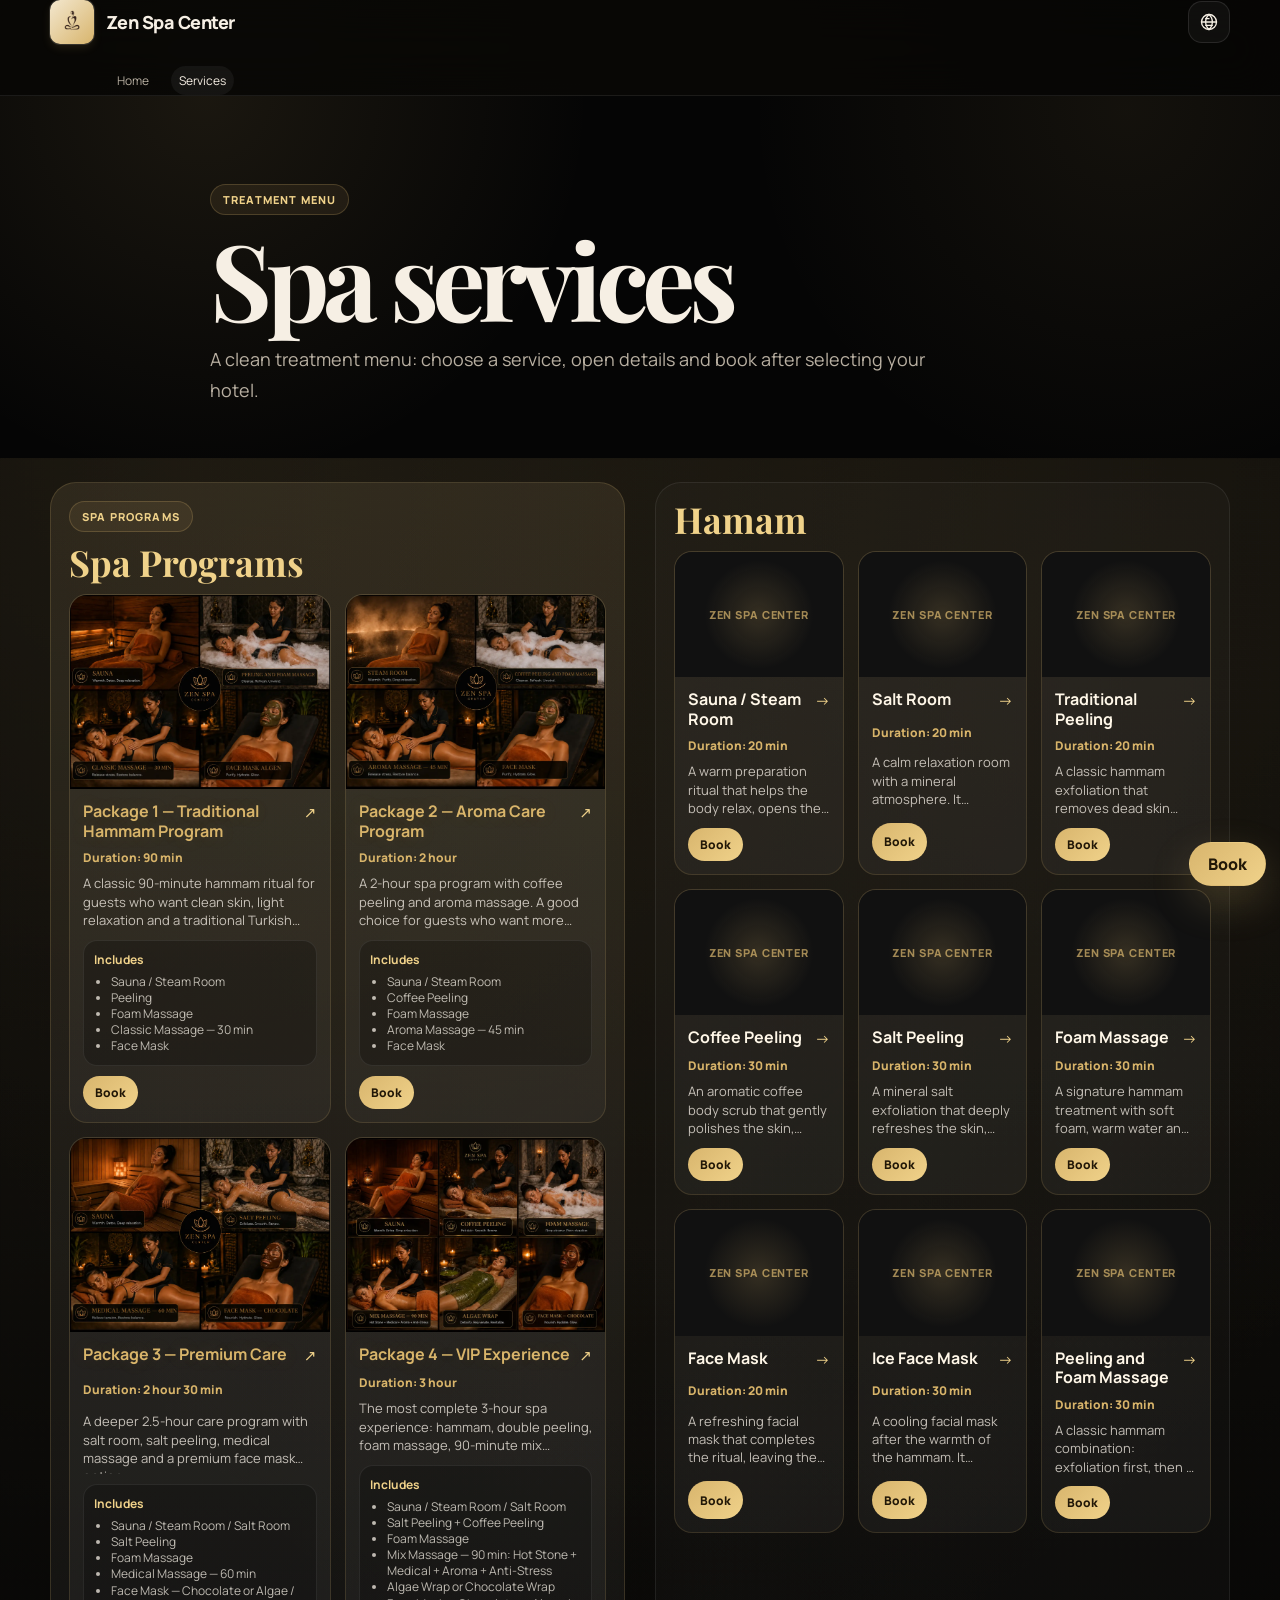
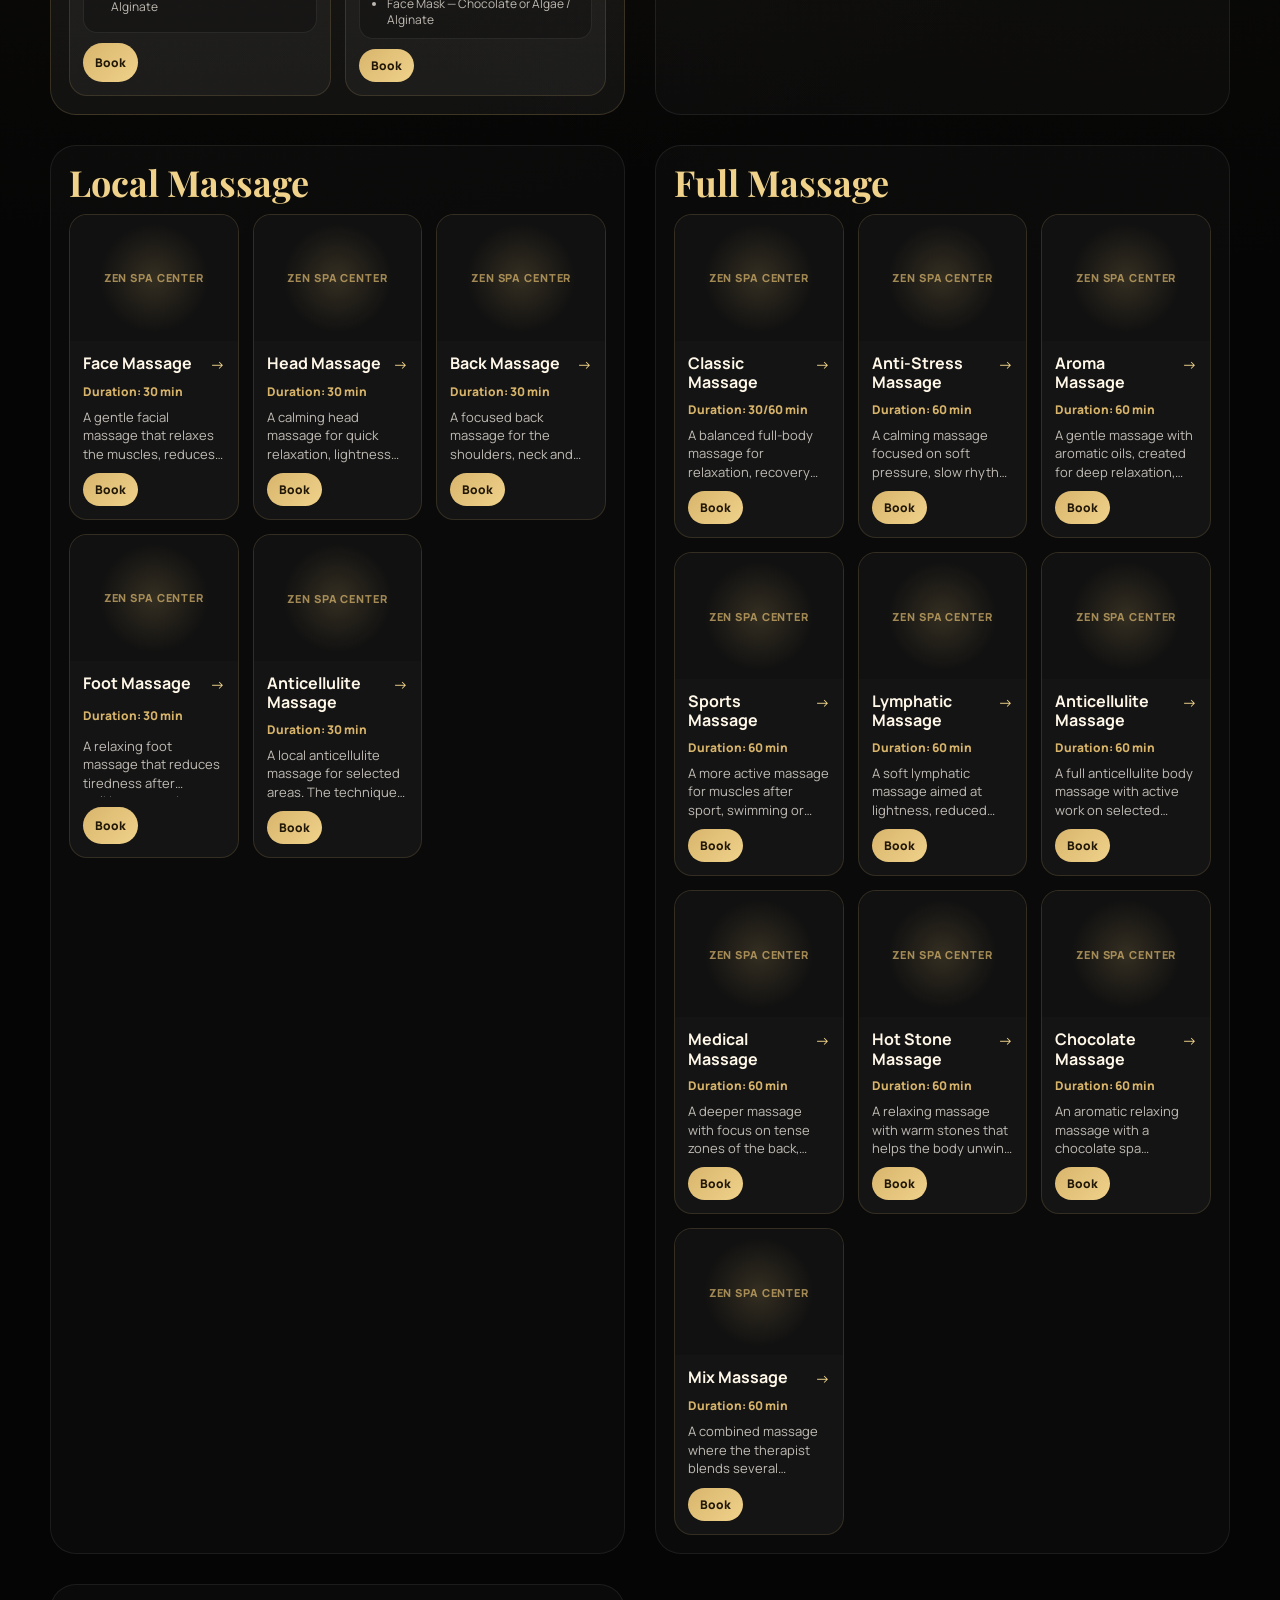
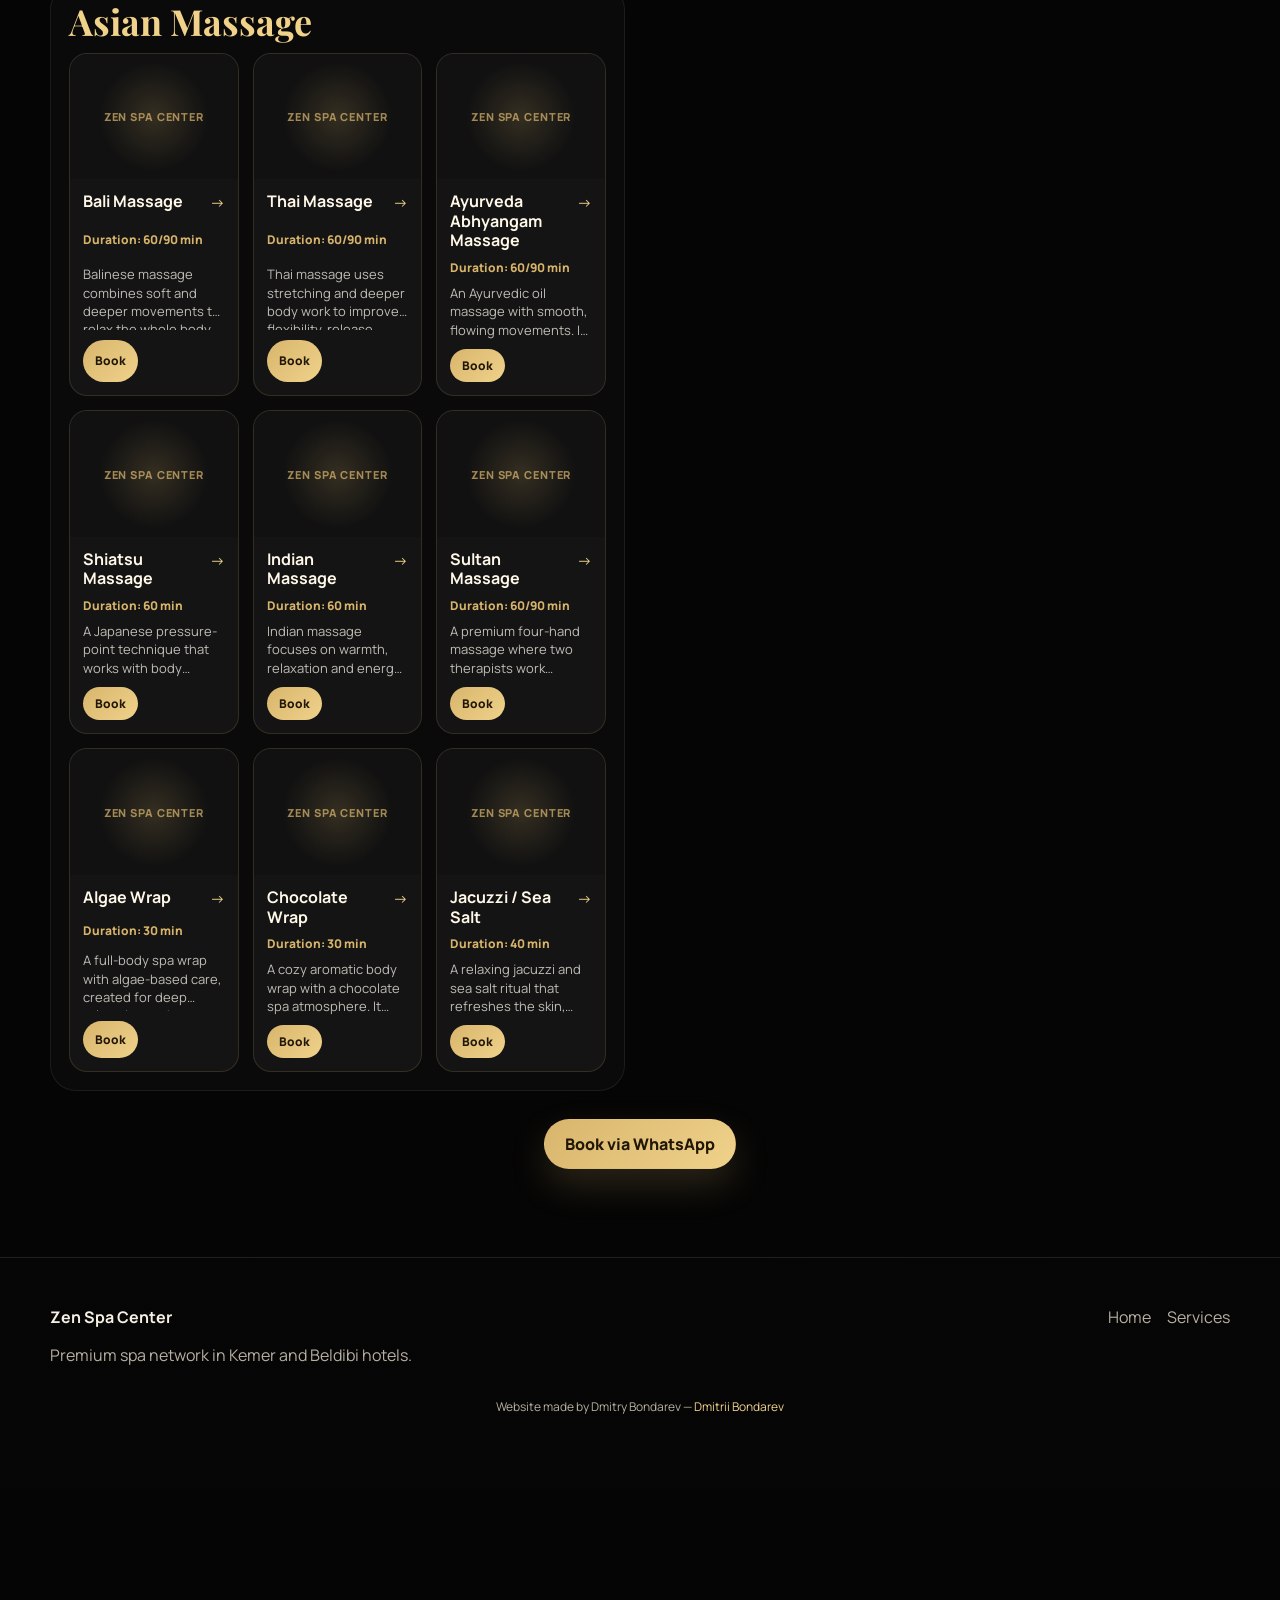
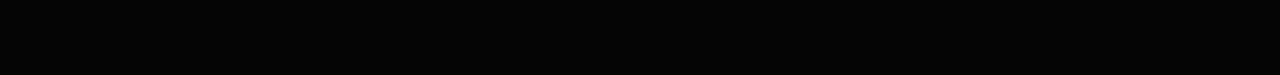
==== services.html @ fa1e1ef9 "Add files via upload" ====
<!DOCTYPE html>
<html lang="en">
<head>
  <meta charset="UTF-8" />
  <meta name="viewport" content="width=device-width, initial-scale=1.0" />
  <meta name="description" content="Zen Spa Center services — hammam, massage, Asian massage and spa programs." />
  <title>Services | Zen Spa Center</title>
  <link rel="preconnect" href="https://fonts.googleapis.com">
  <link rel="preconnect" href="https://fonts.gstatic.com" crossorigin>
  <link href="https://fonts.googleapis.com/css2?family=Manrope:wght@400;500;600;700;800&family=Playfair+Display:wght@600;700&display=swap" rel="stylesheet">
  <link rel="stylesheet" href="./styles.css" />
</head>
<body data-page="services">

  <header class="site-header">
    <div class="container nav">
      <a class="brand" href="./index.html" aria-label="Zen Spa Center">
        <span class="brand-logo-wrap"><img class="brand-logo" src="./logo.png" alt="Zen Spa Center logo"></span>
        <span class="brand-name">Zen Spa Center</span>
      </a>
      <div class="header-right">
        <div class="language-pills" id="languagePills" aria-label="Language switcher">
          <button data-lang-switch="ru">🇷🇺 RU</button>
          <button data-lang-switch="ar">🇸🇦 AR</button>
          <button data-lang-switch="tr">🇹🇷 TR</button>
          <button data-lang-switch="en">🇬🇧 EN</button>
          <button data-lang-switch="de">🇩🇪 DE</button>
          <button data-lang-switch="pl">🇵🇱 PL</button>
          <button data-lang-switch="fr">🇫🇷 FR</button>
        </div>
        <button class="menu-toggle" id="menuToggle" aria-label="Change language" aria-expanded="false">
          <svg viewBox="0 0 24 24" aria-hidden="true" focusable="false">
            <circle cx="12" cy="12" r="9"></circle>
            <path d="M3 12h18M12 3c2.6 2.2 4 5.5 4 9s-1.4 6.8-4 9M12 3c-2.6 2.2-4 5.5-4 9s1.4 6.8 4 9"></path>
            <path d="M8 8h4M8 16h8"></path>
          </svg>
        </button>
      </div>
      <nav class="nav-links" id="navLinks" aria-label="Primary navigation">
        <a href="./index.html" data-i18n="nav.home">Home</a>
        <a href="./services.html" class="active" data-i18n="nav.services">Services</a>
      </nav>
    </div>
  </header>

  <main>
    <section class="services-hero section">
      <div class="container narrow">
        <span class="eyebrow" data-i18n="servicesPage.eyebrow">Treatment menu</span>
        <h1 data-i18n="servicesPage.title">Spa services</h1>
        <p data-i18n="servicesPage.subtitle">A clean treatment menu: choose a service, open details and book after selecting your hotel.</p>
      </div>
    </section>

    <section class="section services-only">
      <div class="container">
        <div class="service-filter" id="serviceFilter"></div>
        <div class="service-groups" id="serviceGroups"></div>
        <div class="services-bottom-cta">
          <button class="btn btn-primary wa-trigger" type="button" data-i18n="buttons.bookWhatsApp">Book via WhatsApp</button>
        </div>
      </div>
    </section>
  </main>

  <footer class="footer">
    <div class="container footer-grid">
      <div>
        <strong>Zen Spa Center</strong>
        <p data-i18n="footer.text">Premium spa network in Kemer and Beldibi hotels.</p>
      </div>
      <div class="footer-links">
        <a href="./index.html" data-i18n="nav.home">Home</a>
        <a href="./services.html" data-i18n="nav.services">Services</a>
      </div>
    </div>
    <p class="footer-credit"><span data-i18n="footer.credit">Сайт сделал Дмитрий Бондарев</span> — <a href="https://bond-dev.vercel.app/" target="_blank" rel="noopener noreferrer">Dmitrii Bondarev</a></p>
  </footer>
  <button class="btn btn-primary services-sticky-book wa-trigger" type="button" data-i18n="buttons.book">Book</button>

  <div class="modal-overlay" id="serviceModal" aria-hidden="true">
    <div class="modal-card service-modal" role="dialog" aria-modal="true">
      <button class="modal-close" type="button" data-close-modal aria-label="Close modal">×</button>
      <div class="service-modal-grid">
        <div class="service-media" id="serviceModalImageWrap"></div>
        <div class="service-modal-copy">
          <span class="eyebrow" id="serviceModalCategory"></span>
          <h3 id="serviceModalTitle"></h3>
          <p class="modal-meta" id="serviceModalDuration"></p>
          <p id="serviceModalText"></p>
          <div class="modal-steps" id="serviceModalSteps" hidden></div>
          <button class="btn btn-primary" type="button" id="serviceModalBook" data-i18n="buttons.bookWhatsApp">Book via WhatsApp</button>
        </div>
      </div>
    </div>
  </div>

  <div class="modal-overlay" id="hotelModal" aria-hidden="true">
    <div class="modal-card hotel-modal" role="dialog" aria-modal="true">
      <button class="modal-close" type="button" data-close-modal aria-label="Close modal">×</button>
      <span class="eyebrow">WhatsApp</span>
      <h3 data-i18n="hotelModal.title">Choose your hotel</h3>
      <p data-i18n="hotelModal.subtitle">After selecting a hotel, WhatsApp will open with a ready message.</p>
      <div class="hotel-options" id="hotelOptions"></div>
    </div>
  </div>

  <div class="image-lightbox" id="imageLightbox" aria-hidden="true">
    <button class="image-lightbox__close" type="button" aria-label="Close image">×</button>
    <img id="imageLightboxImg" src="" alt="">
  </div>

  <script src="./data.js"></script>
  <script src="./app.js"></script>
</body>
</html>
---- styles.css ----
:root {
  --bg: #040404;
  --bg-2: #090909;
  --surface: #111111;
  --surface-2: #181818;
  --surface-3: #202020;
  --text: #f6efe4;
  --muted: #b8afa1;
  --muted-2: #887f72;
  --line: rgba(255, 255, 255, 0.10);
  --gold: #d8b56d;
  --gold-2: #f0d28a;
  --gold-soft: rgba(216, 181, 109, 0.14);
  --shadow: 0 30px 90px rgba(0, 0, 0, 0.55);
  --radius: 28px;
  --container: 1180px;
  --section-y: 88px;
  --bottom-gap: 118px;
}

* { box-sizing: border-box; }
html { scroll-behavior: smooth; }
html, body { margin: 0; min-height: 100%; }
body {
  font-family: Manrope, system-ui, -apple-system, BlinkMacSystemFont, "Segoe UI", sans-serif;
  color: var(--text);
  background:
    radial-gradient(circle at 15% 0%, rgba(216,181,109,0.10), transparent 28%),
    radial-gradient(circle at 85% 8%, rgba(216,181,109,0.06), transparent 28%),
    linear-gradient(180deg, var(--bg), var(--bg-2) 42%, #050505);
  padding-bottom: var(--bottom-gap);
  overflow-x: hidden;
}
body.modal-open { overflow: hidden; }
a { color: inherit; text-decoration: none; }
button, input { font: inherit; }
img { max-width: 100%; display: block; }

.container { width: min(var(--container), calc(100% - 32px)); margin: 0 auto; }
.narrow { width: min(860px, calc(100% - 32px)); }
.section { padding: var(--section-y) 0; position: relative; }
.compact-section { padding-top: 64px; }

.eyebrow {
  display: inline-flex;
  align-items: center;
  gap: 8px;
  padding: 7px 12px;
  border-radius: 999px;
  color: var(--gold-2);
  background: rgba(216,181,109,0.09);
  border: 1px solid rgba(216,181,109,0.22);
  font-size: 11px;
  font-weight: 800;
  letter-spacing: .105em;
  text-transform: uppercase;
}
.section-title {
  margin: 16px 0 0;
  max-width: 800px;
  font-family: "Playfair Display", Georgia, serif;
  font-size: clamp(34px, 4.7vw, 62px);
  line-height: 0.98;
  letter-spacing: -.035em;
}
.section-subtitle {
  margin: 18px 0 0;
  max-width: 680px;
  color: var(--muted);
  font-size: 16px;
  line-height: 1.75;
}
.section-head { margin-bottom: 30px; }

.site-header {
  position: sticky;
  top: 0;
  z-index: 60;
  background: rgba(4, 4, 4, 0.74);
  backdrop-filter: blur(22px);
  border-bottom: 1px solid rgba(255,255,255,0.08);
}
.nav {
  min-height: 76px;
  display: grid;
  grid-template-columns: auto 1fr;
  align-items: center;
  gap: 22px;
}
.brand { display: inline-flex; align-items: center; gap: 12px; min-width: 0; }
.brand-logo { width: 48px; height: 48px; object-fit: contain; border-radius: 12px; }
.brand-name { font-size: 18px; font-weight: 800; letter-spacing: -.03em; white-space: nowrap; }
.nav-links { display: flex; align-items: center; justify-content: flex-end; gap: 14px; }
.nav-links a {
  color: var(--muted);
  padding: 10px 11px;
  border-radius: 999px;
  transition: color .2s ease, background .2s ease;
}
.nav-links a:hover, .nav-links a.active { color: var(--text); background: rgba(255,255,255,0.05); }
.nav-book {
  border: 1px solid rgba(216,181,109,0.35);
  background: rgba(216,181,109,0.08);
  color: var(--gold-2);
  padding: 10px 15px;
  border-radius: 999px;
  cursor: pointer;
}
.menu-toggle {
  display: inline-grid;
  place-items: center;
  margin-left: auto;
  width: 42px;
  height: 42px;
  border-radius: 14px;
  border: 1px solid var(--line);
  background: rgba(255,255,255,0.04);
  color: var(--text);
}
.menu-toggle svg {
  width: 20px;
  height: 20px;
  fill: none;
  stroke: currentColor;
  stroke-width: 1.6;
  stroke-linecap: round;
  stroke-linejoin: round;
}
.language-dropdown { position: relative; }
.lang-current {
  min-width: 52px;
  border: 1px solid var(--line);
  border-radius: 999px;
  padding: 10px 12px;
  color: var(--text);
  background: rgba(255,255,255,0.045);
  cursor: pointer;
}
.lang-menu {
  position: absolute;
  right: 0;
  top: calc(100% + 10px);
  min-width: 150px;
  padding: 8px;
  border-radius: 18px;
  background: rgba(16,16,16,0.98);
  border: 1px solid var(--line);
  box-shadow: var(--shadow);
  display: none;
}
.lang-menu.open { display: grid; }
.lang-menu button {
  text-align: left;
  border: 0;
  background: transparent;
  color: var(--muted);
  padding: 10px 12px;
  border-radius: 12px;
  cursor: pointer;
}
.lang-menu button:hover, .lang-menu button.active { color: var(--text); background: rgba(216,181,109,0.10); }

.btn {
  display: inline-flex;
  align-items: center;
  justify-content: center;
  gap: 8px;
  min-height: 48px;
  padding: 13px 20px;
  border: 1px solid transparent;
  border-radius: 999px;
  cursor: pointer;
  font-weight: 800;
  transition: transform .2s ease, border-color .2s ease, background .2s ease;
}
.btn:hover { transform: translateY(-1px); }
.btn-primary { color: #211707; background: linear-gradient(135deg, var(--gold), var(--gold-2)); box-shadow: 0 16px 36px rgba(216,181,109,0.18); }
.btn-secondary { color: var(--text); border-color: rgba(216,181,109,0.32); background: rgba(255,255,255,0.035); }

.language-overlay {
  position: fixed;
  inset: 0;
  z-index: 100;
  display: none;
  align-items: center;
  justify-content: center;
  padding: 24px;
  background: rgba(0,0,0,0.82);
  backdrop-filter: blur(18px);
}
.language-overlay.active { display: flex; }
.language-card {
  width: min(640px, 100%);
  text-align: center;
  padding: 34px;
  border-radius: 34px;
  background:
    radial-gradient(circle at 50% 0%, rgba(216,181,109,0.18), transparent 36%),
    linear-gradient(145deg, #171717, #080808);
  border: 1px solid rgba(216,181,109,0.28);
  box-shadow: var(--shadow);
}
.language-logo { width: 92px; height: 92px; object-fit: contain; margin: 0 auto 12px; border-radius: 22px; }
.language-card h1 {
  margin: 14px 0 8px;
  font-family: "Playfair Display", Georgia, serif;
  font-size: clamp(34px, 7vw, 56px);
  line-height: 1;
}
.language-card p { margin: 0 0 22px; color: var(--muted); }
.language-grid { display: grid; grid-template-columns: repeat(2, minmax(0, 1fr)); gap: 10px; }
.language-grid button {
  border: 1px solid var(--line);
  background: rgba(255,255,255,0.045);
  color: var(--text);
  border-radius: 16px;
  padding: 14px;
  cursor: pointer;
  font-weight: 800;
}
.language-grid button:hover { border-color: rgba(216,181,109,0.42); background: rgba(216,181,109,0.11); }

.hero {
  position: relative;
  min-height: calc(100vh - 76px);
  display: flex;
  align-items: center;
  overflow: hidden;
  background: #040404;
}
.hero::before,
.hero::after {
  content: "";
  position: absolute;
  inset: 0;
  pointer-events: none;
}
.hero::before {
  background-image: url('/spa1.webp');
  background-size: 90% 112%;
  background-repeat: no-repeat;
  background-position: 60% 18%;
  opacity: 0.38;
  filter: saturate(0.86);
}
.hero::after {
  background:
    linear-gradient(180deg, rgba(0, 0, 0, 0.62), rgba(0, 0, 0, 0.74)),
    radial-gradient(circle at 20% 10%, rgba(216,181,109,0.08), transparent 42%);
}
.hero > * {
  position: relative;
  z-index: 10;
}
.soft-glow { position: absolute; pointer-events: none; filter: blur(10px); opacity: .8; z-index: 3; }
.glow-one { width: 420px; height: 420px; left: -160px; top: 14%; background: radial-gradient(circle, rgba(216,181,109,0.17), transparent 65%); }
.glow-two { width: 340px; height: 340px; right: -120px; bottom: 8%; background: radial-gradient(circle, rgba(216,181,109,0.09), transparent 68%); }
.hero-grid {
  display: grid;
  grid-template-columns: minmax(0, 1.05fr) minmax(360px, .95fr);
  gap: 54px;
  align-items: center;
}
.hero h1 {
  margin: 18px 0;
  max-width: 760px;
  font-family: "Playfair Display", Georgia, serif;
  font-size: clamp(58px, 8.8vw, 118px);
  line-height: .88;
  letter-spacing: -.065em;
}
.hero-lead {
  margin: 0;
  max-width: 710px;
  color: var(--text);
  font-size: clamp(19px, 2vw, 25px);
  line-height: 1.48;
}
.hero-text { max-width: 630px; margin: 18px 0 0; color: var(--muted); font-size: 17px; line-height: 1.75; }
.hero-actions { display: flex; gap: 12px; flex-wrap: wrap; margin-top: 30px; }
.mini-stats {
  display: grid;
  grid-template-columns: repeat(3, minmax(0, 1fr));
  gap: 10px;
  margin-top: 34px;
  max-width: 600px;
}
.mini-stats div {
  padding: 18px;
  border-radius: 22px;
  border: 1px solid var(--line);
  background: rgba(255,255,255,0.04);
}
.mini-stats strong { display: block; font-size: 26px; color: var(--gold-2); }
.mini-stats span { color: var(--muted); font-size: 13px; }
.hero-visual {
  position: relative;
  min-height: 560px;
  border-radius: 38px;
  overflow: hidden;
  border: 1px solid rgba(216,181,109,0.23);
  box-shadow: var(--shadow);
  background: var(--surface);
}
.hero-visual::after {
  content: "";
  position: absolute;
  inset: 0;
  background: linear-gradient(180deg, transparent 42%, rgba(0,0,0,0.78));
  pointer-events: none;
}
.hero-card-image { width: 100%; height: 260px; object-fit: cover; object-position: center; display: block; border-radius: 28px 28px 0 0; }
.hero-note {
  position: absolute;
  left: 22px;
  right: 22px;
  bottom: 22px;
  z-index: 2;
  padding: 18px;
  border-radius: 22px;
  border: 1px solid rgba(255,255,255,0.13);
  background: rgba(9,9,9,0.72);
  backdrop-filter: blur(16px);
}
.hero-note strong { display: block; color: var(--gold-2); margin-bottom: 5px; }
.hero-note span { color: var(--muted); }

.editorial-grid { display: grid; grid-template-columns: 1fr .95fr; gap: 48px; align-items: start; }

.why-choose-section {
  position: relative;
  background-image:
    linear-gradient(rgba(0, 0, 0, 0.55), rgba(0, 0, 0, 0.55)),
    url('/hamam.webp');
  background-size: cover;
  background-position: center;
  background-repeat: no-repeat;
  overflow: hidden;
}

.copy-block { color: var(--muted); font-size: 17px; line-height: 1.8; }
.copy-block p { margin: 0 0 18px; }

.why-grid { display: grid; grid-template-columns: repeat(2, minmax(0, 1fr)); gap: 14px; }
.why-card {
  display: flex;
  align-items: center;
  gap: 14px;
  min-height: 78px;
  padding: 18px;
  border-radius: 22px;
  background: linear-gradient(180deg, rgba(255,255,255,0.055), rgba(255,255,255,0.025));
  border: 1px solid var(--line);
}
.why-card span { color: var(--gold-2); font-size: 20px; width: 26px; }
.why-card strong { font-size: 15px; }

.location-panel {
  display: grid;
  grid-template-columns: .85fr 1.15fr;
  gap: 42px;
  align-items: center;
  padding: 34px;
  border-radius: 34px;
  border: 1px solid rgba(216,181,109,0.20);
  background: radial-gradient(circle at 90% 0%, rgba(216,181,109,0.12), transparent 34%), rgba(255,255,255,0.035);
}
.location-list { display: flex; flex-wrap: wrap; gap: 10px; list-style: none; margin: 0; padding: 0; }
.location-list li {
  padding: 13px 16px;
  border-radius: 999px;
  color: var(--text);
  border: 1px solid rgba(216,181,109,0.24);
  background: rgba(0,0,0,0.22);
}

.gallery-head { display: flex; align-items: end; justify-content: space-between; gap: 20px; }
.gallery-head .section-subtitle { max-width: 410px; }
.gallery-grid { display: grid; grid-template-columns: repeat(4, minmax(0, 1fr)); gap: 12px; }
.gallery-thumb {
  position: relative;
  aspect-ratio: 1 / 1;
  overflow: hidden;
  border-radius: 22px;
  border: 1px solid var(--line);
  background: var(--surface);
  cursor: pointer;
  padding: 0;
}
.gallery-thumb img { width: 100%; height: 100%; object-fit: cover; transition: transform .28s ease; }
.gallery-thumb:hover img { transform: scale(1.05); }
.gallery-thumb::after { content: ""; position: absolute; inset: 0; background: linear-gradient(180deg, transparent 45%, rgba(0,0,0,0.70)); }
.gallery-thumb span { position: absolute; left: 12px; right: 12px; bottom: 12px; z-index: 1; color: var(--text); font-size: 13px; font-weight: 800; }

.final-card {
  padding: clamp(30px, 5vw, 58px);
  border-radius: 38px;
  border: 1px solid rgba(216,181,109,0.26);
  background: radial-gradient(circle at 80% 0%, rgba(216,181,109,0.18), transparent 36%), linear-gradient(145deg, #171717, #070707);
  box-shadow: var(--shadow);
}
.final-card h2 { margin: 14px 0 12px; max-width: 760px; font-family: "Playfair Display", Georgia, serif; font-size: clamp(36px, 5vw, 68px); line-height: 1; letter-spacing: -.04em; }
.final-card p { max-width: 650px; color: var(--muted); line-height: 1.75; }

.footer { padding: 48px 0 130px; border-top: 1px solid var(--line); }
.footer-grid { display: flex; justify-content: space-between; gap: 28px; }
.footer-grid p { color: var(--muted); max-width: 420px; }
.footer-links { display: flex; gap: 16px; align-items: start; }
.footer-links a { color: var(--muted); }

.booking-bar {
  position: fixed;
  left: 50%;
  bottom: 18px;
  transform: translateX(-50%);
  z-index: 80;
  width: min(760px, calc(100% - 28px));
  display: flex;
  align-items: center;
  justify-content: space-between;
  gap: 14px;
  padding: 12px;
  border-radius: 26px;
  border: 1px solid rgba(216,181,109,0.25);
  background: rgba(13,13,13,0.86);
  backdrop-filter: blur(24px);
  box-shadow: 0 22px 74px rgba(0,0,0,0.58);
}
.booking-copy { padding-left: 8px; }
.booking-copy strong { display: block; font-size: 15px; }
.booking-copy span { display: block; color: var(--muted); font-size: 13px; margin-top: 2px; }

.modal-overlay {
  position: fixed;
  inset: 0;
  z-index: 90;
  display: none;
  align-items: center;
  justify-content: center;
  padding: 18px;
  background: rgba(0,0,0,0.80);
  backdrop-filter: blur(12px);
}
.modal-overlay.active { display: flex; }
.modal-card {
  position: relative;
  width: min(100%, 820px);
  max-height: 90vh;
  overflow: auto;
  padding: 26px;
  border-radius: 30px;
  border: 1px solid rgba(216,181,109,0.20);
  background: linear-gradient(145deg, #171717, #080808);
  box-shadow: var(--shadow);
}
.modal-close {
  position: absolute;
  right: 14px;
  top: 12px;
  width: 38px;
  height: 38px;
  border: 1px solid var(--line);
  border-radius: 999px;
  background: rgba(255,255,255,0.04);
  color: var(--text);
  font-size: 24px;
  line-height: 1;
  cursor: pointer;
}
.hotel-modal h3 { margin: 14px 0 8px; font-family: "Playfair Display", Georgia, serif; font-size: 40px; line-height: 1; }
.hotel-modal p { color: var(--muted); line-height: 1.7; margin-bottom: 18px; }
.hotel-options { display: grid; gap: 10px; }
.hotel-options button {
  text-align: left;
  border: 1px solid var(--line);
  border-radius: 18px;
  padding: 15px;
  background: rgba(255,255,255,0.045);
  color: var(--text);
  cursor: pointer;
}
.hotel-options button:hover { border-color: rgba(216,181,109,0.40); background: rgba(216,181,109,0.09); }
.hotel-options strong { display: block; }
.hotel-options small { display: block; color: var(--muted); margin-top: 4px; }

.gallery-modal {
  width: min(1120px, 96vw);
  height: min(780px, 90vh);
  padding: 0;
  overflow: hidden;
  display: grid;
  place-items: center;
  background: #050505;
}
.gallery-modal img { width: 100%; height: 100%; object-fit: contain; }
.gallery-modal .modal-close { z-index: 2; right: 18px; top: 18px; }
.gallery-nav {
  position: absolute;
  top: 50%;
  z-index: 2;
  transform: translateY(-50%);
  width: 46px;
  height: 46px;
  border-radius: 999px;
  border: 1px solid rgba(255,255,255,0.16);
  background: rgba(0,0,0,0.50);
  color: var(--text);
  cursor: pointer;
}
.gallery-nav.prev { left: 18px; }
.gallery-nav.next { right: 18px; }

.services-hero { padding-bottom: 36px; }
.services-hero h1 {
  margin: 16px 0 14px;
  font-family: "Playfair Display", Georgia, serif;
  font-size: clamp(54px, 9vw, 106px);
  line-height: .9;
  letter-spacing: -.06em;
}
.services-hero p { color: var(--muted); font-size: 18px; line-height: 1.7; max-width: 720px; }
.service-filter { display: flex; flex-wrap: wrap; gap: 10px; margin-bottom: 28px; }
.service-filter button {
  border: 1px solid var(--line);
  border-radius: 999px;
  background: rgba(255,255,255,0.04);
  color: var(--muted);
  padding: 10px 14px;
  cursor: pointer;
  font-weight: 800;
}
.service-filter button.active, .service-filter button:hover { color: #211707; background: linear-gradient(135deg, var(--gold), var(--gold-2)); border-color: transparent; }
.service-groups { display: grid; grid-template-columns: repeat(2, minmax(0, 1fr)); gap: 16px; }
.service-category {
  padding: 24px;
  border-radius: 28px;
  border: 1px solid var(--line);
  background: linear-gradient(180deg, rgba(255,255,255,0.052), rgba(255,255,255,0.025));
}
.service-category h2 { margin: 0 0 12px; color: var(--gold-2); font-size: 22px; }
.service-row {
  width: 100%;
  display: grid;
  grid-template-columns: 1fr auto;
  gap: 16px;
  align-items: center;
  padding: 14px 0;
  border: 0;
  border-bottom: 1px solid rgba(255,255,255,0.075);
  background: transparent;
  color: var(--text);
  text-align: left;
  cursor: pointer;
}
.service-row:last-child { border-bottom: 0; }
.service-row span { font-weight: 700; }
.service-row small { color: var(--muted); }
.service-row:hover span { color: var(--gold-2); }
.service-modal-grid { display: grid; grid-template-columns: 310px 1fr; gap: 26px; align-items: stretch; }
.service-media { min-height: 360px; overflow: hidden; border-radius: 24px; border: 1px solid var(--line); background: var(--surface); }
.service-media img { width: 100%; height: 100%; object-fit: cover; }
.service-modal-copy h3 { margin: 14px 0 8px; font-family: "Playfair Display", Georgia, serif; font-size: clamp(34px, 5vw, 54px); line-height: 1; }
.modal-meta { color: var(--gold-2); font-weight: 800; }
.service-modal-copy p { color: var(--muted); line-height: 1.75; }

@media (max-width: 980px) {
  .hero-grid, .editorial-grid, .location-panel { grid-template-columns: 1fr; }
  .hero { min-height: auto; padding-top: 62px; }
  .hero-visual { min-height: 440px; }
  .gallery-grid { grid-template-columns: repeat(2, minmax(0, 1fr)); }
  .service-groups { grid-template-columns: 1fr; }
}

@media (max-width: 760px) {
  :root { --section-y: 68px; --bottom-gap: 150px; }
  .container { width: min(var(--container), calc(100% - 24px)); }
  .nav { display: flex; min-height: 70px; }
  .brand-logo { width: 42px; height: 42px; }
  .brand-name { font-size: 16px; }
  .menu-toggle { display: inline-grid; place-items: center; }
  .nav-links { display: flex; margin-left: auto; gap: 4px; }
  .nav-links a, .nav-book, .lang-current { width: auto; text-align: center; font-size: 12px; padding: 6px 8px; }
  .language-dropdown { width: 100%; }
  .lang-menu { position: static; margin-top: 8px; box-shadow: none; }
  .language-card { padding: 24px; }
  .language-grid { grid-template-columns: 1fr; }
  .hero h1 { font-size: clamp(56px, 16vw, 82px); }
  .mini-stats { grid-template-columns: 1fr; }
  .hero-visual { min-height: 360px; }
  .why-grid { grid-template-columns: 1fr; }
  .location-panel { padding: 24px; }
  .gallery-head { display: block; }
  .final-card { border-radius: 28px; }
  .footer-grid { display: grid; }
  .booking-bar { flex-direction: column; align-items: stretch; bottom: 12px; border-radius: 22px; }
  .booking-copy { padding-left: 2px; }
  .booking-bar .btn { width: 100%; }
  .service-modal-grid { grid-template-columns: 1fr; }
  .service-media { min-height: 260px; }
  .modal-card { padding: 22px; border-radius: 24px; }
  .gallery-modal { padding: 0; border-radius: 0; width: 100vw; height: 100vh; max-height: none; }
}

.brand-logo-wrap{display:inline-flex;align-items:center;justify-content:center;width:44px;height:44px;border-radius:10px;background:linear-gradient(135deg,#f3e7ce,#d8b56d);padding:4px;box-shadow:0 0 0 1px rgba(255,255,255,.12),0 4px 10px rgba(216,181,109,.12)}
.brand-logo{width:100%;height:100%;object-fit:contain}
.header-right{margin-left:auto;display:flex;align-items:center;gap:10px;position:relative}
.language-pills{display:none}
.language-pills.open{display:grid;position:absolute;right:0;top:50px;z-index:80;padding:10px;border:1px solid var(--line);border-radius:14px;background:rgba(16,16,16,.97);grid-template-columns:1fr;gap:6px;min-width:140px}
.language-pills button{border:1px solid var(--line);background:rgba(255,255,255,.03);color:var(--muted);border-radius:999px;padding:6px 9px;font-size:11px;font-weight:700;cursor:pointer}
.language-pills button.active{color:var(--gold-2);border-color:rgba(216,181,109,.42);background:rgba(216,181,109,.12)}
.nav-links a{font-size:12px;padding:6px 8px}

.why-grid{grid-template-columns:repeat(2,minmax(0,1fr))}
.why-card{background:rgba(255,255,255,.02);border:1px solid var(--line);padding:16px;border-radius:18px}
.gallery-grid{grid-template-columns:repeat(4,minmax(0,1fr))}
.gallery-thumb span{display:none}
.location-list li{background:rgba(255,255,255,.02);border:1px solid var(--line);padding:12px 14px;border-radius:14px;margin-bottom:10px}
.footer-credit{margin-top:16px;text-align:center;font-size:12px;color:var(--muted)}
.footer-credit a{color:var(--gold-2)}

.booking-bar.end-only{opacity:0;transform:translateY(16px);pointer-events:none;transition:.25s}
.booking-bar.end-only.visible{opacity:1;transform:none;pointer-events:auto}

html[dir="rtl"] body { direction: rtl; }
html[dir="rtl"] .nav { grid-template-columns: 1fr auto; }
html[dir="rtl"] .header-right { margin-left: 0; margin-right: auto; }
html[dir="rtl"] .menu-toggle { margin-left: 0; margin-right: auto; }
html[dir="rtl"] .nav-links { justify-content: flex-start; }
html[dir="rtl"] .hero-grid,
html[dir="rtl"] .editorial-grid,
html[dir="rtl"] .location-panel,
html[dir="rtl"] .gallery-head,
html[dir="rtl"] .footer-grid,
html[dir="rtl"] .booking-bar,
html[dir="rtl"] .service-modal-grid { direction: rtl; }

.image-lightbox {
  position: fixed;
  inset: 0;
  z-index: 20000;
  display: none;
  align-items: center;
  justify-content: center;
  padding: 24px;
  background: rgba(0, 0, 0, 0.92);
  backdrop-filter: blur(10px);
}

.image-lightbox.is-open {
  display: flex;
}

.image-lightbox img {
  max-width: min(1200px, 96vw);
  max-height: 92vh;
  width: auto;
  height: auto;
  object-fit: contain;
  border-radius: 20px;
  box-shadow: 0 30px 100px rgba(0, 0, 0, 0.65);
}

.image-lightbox__close {
  position: fixed;
  top: 18px;
  right: 18px;
  z-index: 20001;
  width: 46px;
  height: 46px;
  border-radius: 999px;
  border: 1px solid rgba(216, 181, 109, 0.35);
  background: rgba(0, 0, 0, 0.55);
  color: #f7f1e7;
  font-size: 30px;
  line-height: 1;
  cursor: pointer;
}

.image-lightbox__close:hover {
  background: rgba(216, 181, 109, 0.16);
}

body.lightbox-open {
  overflow: hidden;
}

#serviceModalImage,
.service-modal img,
.service-modal__image img,
.modal-service-image,
.modal-program-image {
  cursor: zoom-in;
}

@media (max-width: 600px) {
  .image-lightbox {
    padding: 12px;
  }

  .image-lightbox img {
    max-width: 96vw;
    max-height: 86vh;
    border-radius: 14px;
  }

  .image-lightbox__close {
    top: 12px;
    right: 12px;
    width: 42px;
    height: 42px;
    font-size: 28px;
  }
}
html[dir="rtl"] .hero-copy,
html[dir="rtl"] .copy-block,
html[dir="rtl"] .section-subtitle,
html[dir="rtl"] .service-modal-copy,
html[dir="rtl"] .hotel-modal p,
html[dir="rtl"] .booking-copy { text-align: right; }
html[dir="rtl"] .hero-note { left: 22px; right: 22px; text-align: right; }
html[dir="rtl"] .gallery-nav.prev { right: 18px; left: auto; }
html[dir="rtl"] .gallery-nav.next { left: 18px; right: auto; }
html[dir="rtl"] .service-row { grid-template-columns: auto 1fr; text-align: right; }

@media (max-width:760px){
  .header-right{gap:8px;min-width:0;justify-content:flex-end;position:relative}
  .language-pills{display:none}
  .language-pills.open{display:grid;position:absolute;right:0;top:44px;z-index:80;padding:10px;border:1px solid var(--line);border-radius:14px;background:rgba(16,16,16,.97);grid-template-columns:1fr;gap:6px;min-width:132px}
  .language-pills button{min-width:0;padding:6px 8px;border-radius:10px;font-size:10px;text-align:left}
  .brand-name{font-size:14px}
  .nav-links{padding-top:0}
  .why-grid{grid-template-columns:repeat(2,minmax(0,1fr))}
  .menu-toggle{width:36px;height:36px}
  .final-card h2{font-size:clamp(30px,10vw,44px)}
  .final-card p{font-size:15px;line-height:1.6}
  .modal-overlay{padding:10px}
  .modal-card{max-height:92vh;padding:18px;border-radius:18px}
  .hotel-modal h3{font-size:clamp(30px,9vw,36px)}
  .hotel-options button{padding:13px}
  .booking-bar{width:calc(100% - 16px);bottom:8px;padding:10px;border-radius:16px}
  .booking-copy span{font-size:12px}
}

/* Mobile layout refinements (320px-430px first, safe up to 768px). */
@media (max-width: 768px) {
  html, body { max-width: 100%; overflow-x: hidden; }

  .section { padding: 56px 0; }
  .container, .narrow { width: min(var(--container), calc(100% - 20px)); }

  .nav {
    gap: 10px;
    min-width: 0;
    flex-wrap: nowrap;
  }
  .brand { min-width: 0; }
  .brand-name {
    font-size: 13px;
    white-space: nowrap;
    overflow: hidden;
    text-overflow: ellipsis;
    max-width: 42vw;
  }

  .header-right {
    min-width: 0;
    max-width: 55vw;
    gap: 6px;
  }
  .language-pills.open {
    display: flex;
    flex-wrap: wrap;
    justify-content: flex-end;
    right: 0;
    left: auto;
    width: min(240px, calc(100vw - 20px));
    min-width: 0;
    max-width: calc(100vw - 20px);
    padding: 8px;
    gap: 6px;
  }
  .language-pills button {
    font-size: 10px;
    line-height: 1.1;
    padding: 5px 7px;
    border-radius: 9px;
    text-align: center;
    white-space: nowrap;
    flex: 0 0 auto;
  }

  .hero {
    min-height: auto;
    padding-top: 40px;
    padding-bottom: 40px;
  }
  .hero::before {
    background-size: auto 108%;
    background-position: 58% 20%;
    background-repeat: no-repeat;
  }
  .hero-grid { gap: 22px; }
  .hero h1 {
    font-size: clamp(28px, 9vw, 44px);
    line-height: 1.05;
    letter-spacing: -0.03em;
    margin: 12px 0;
    max-width: 100%;
    overflow-wrap: anywhere;
  }
  .hero-lead {
    font-size: clamp(16px, 4.8vw, 20px);
    line-height: 1.35;
  }
  .hero-text {
    margin-top: 12px;
    font-size: 15px;
    line-height: 1.55;
    max-width: 100%;
  }
  .hero-actions { margin-top: 18px; }
  .hero-actions .btn {
    width: 100%;
    max-width: 100%;
  }
  .hero-visual { min-height: 280px; }
  .hero-card-image { height: 220px; }
  .hero-note {
    left: 12px;
    right: 12px;
    bottom: 12px;
    padding: 12px;
  }

  .final-card h2 {
    font-size: clamp(28px, 8.5vw, 40px);
    line-height: 1.08;
  }

  .booking-bar {
    left: 12px;
    right: 12px;
    bottom: 12px;
    width: auto;
    max-width: calc(100vw - 24px);
    transform: none;
    border-radius: 14px;
    padding: 10px;
    gap: 8px;
  }
  .booking-copy {
    padding-left: 0;
    overflow-wrap: anywhere;
  }
  .booking-copy strong { font-size: 14px; }
  .booking-copy span { font-size: 12px; line-height: 1.35; }
  .booking-bar .btn {
    width: 100%;
    max-width: 100%;
    min-height: 42px;
    padding: 10px 14px;
    white-space: normal;
    line-height: 1.2;
    text-align: center;
  }
}

@media (max-width: 430px) {
  .brand-name { max-width: 36vw; }
  .language-pills.open { width: min(220px, calc(100vw - 20px)); }
  .location-panel { padding: 18px; }
  .modal-card { padding: 16px; }
}
.service-card-grid{display:grid;grid-template-columns:repeat(auto-fit,minmax(240px,1fr));gap:16px}
.service-card{background:var(--surface);border:1px solid var(--line);border-radius:20px;overflow:hidden;text-align:left;cursor:pointer}
.service-card img{width:100%;height:180px;object-fit:cover;display:block}
.service-card-body{padding:14px;display:grid;gap:8px}
.service-card-body h3{margin:0;font-size:20px}
.service-card-body p{margin:0;color:var(--muted)}
@media (max-width:700px){.service-card-grid{grid-template-columns:1fr}.service-card img{height:160px}}

/* Services cards UX polish */
.service-card,
.service-program-card {
  height: 100%;
}

.service-card-body {
  grid-template-rows: auto auto auto 1fr auto;
}

.service-card-body p,
.service-card-body li,
.service-card-body h3 {
  overflow-wrap: anywhere;
}

.service-program-card .service-card-body ul {
  margin: 0;
  padding-inline-start: 18px;
  display: grid;
  gap: 6px;
}

@media (max-width: 900px) {
  .service-card-grid {
    grid-template-columns: repeat(2, minmax(0, 1fr));
  }
}

@media (max-width: 700px) {
  .service-card-grid {
    grid-template-columns: 1fr;
  }

  .service-card img,
  .service-program-card img {
    height: 180px;
    object-fit: cover;
  }

  .service-card-body h3 {
    font-size: 18px;
    line-height: 1.25;
  }

  .service-modal-copy h3 {
    line-height: 1.1;
  }
}

.services-hero,.services-only{background:#0e0e0e;color:#f5efe2}
.service-filter{display:none}
.service-groups{display:grid;gap:22px}
.service-category h2{margin:0 0 12px;color:#d4af37;font-family:"Playfair Display",serif}
.service-card-grid,.programs-grid{display:grid;grid-template-columns:repeat(2,minmax(0,1fr));gap:12px}
.service-card.compact{background:#181818;border:1px solid #3c3220;border-radius:14px;padding:0;min-height:auto}
.compact-body{padding:12px}
.service-card-top{display:flex;align-items:flex-start;justify-content:space-between;gap:8px}
.service-card-top h3{margin:0;font-size:15px;line-height:1.3}
.service-arrow{color:#d4af37;font-size:14px}
.service-meta-line{margin:8px 0 0;color:#b7a98a;font-size:13px}
.services-sticky-book{position:fixed;bottom:14px;right:14px;z-index:40}
.services-bottom-cta{margin-top:26px;text-align:center}
.service-modal{max-width:560px}
@media (max-width:700px){.service-card-grid,.programs-grid{grid-template-columns:repeat(2,minmax(0,1fr))}.service-card-top h3{font-size:13px}}
html[dir="rtl"] .service-card-top{direction:rtl}

/* === Services page rebuild: cards, programs, images, modal === */
.services-hero,
.services-only {
  background:
    radial-gradient(circle at 16% 0%, rgba(216,181,109,0.10), transparent 34%),
    radial-gradient(circle at 88% 4%, rgba(216,181,109,0.07), transparent 32%),
    #050505;
  color: var(--text);
}

.services-hero { padding-bottom: 34px; }
.services-only { padding-top: 24px; }
.service-filter { display: none; }
.service-groups { display: grid; gap: 30px; }
.service-category {
  background: rgba(255,255,255,0.025);
  border: 1px solid rgba(255,255,255,0.07);
  border-radius: 26px;
  padding: 18px;
}
.service-programs-section {
  background:
    linear-gradient(180deg, rgba(216,181,109,0.08), rgba(255,255,255,0.025)),
    rgba(255,255,255,0.025);
  border-color: rgba(216,181,109,0.18);
}
.service-category-head { margin-bottom: 14px; }
.service-category h2,
.service-category-head h2 {
  margin: 0 0 14px;
  color: var(--gold-2);
  font-family: "Playfair Display", Georgia, serif;
  font-size: clamp(24px, 3vw, 36px);
  line-height: 1;
}
.service-category-head h2 { margin-top: 12px; }

.service-card-grid,
.programs-grid {
  display: grid;
  grid-template-columns: repeat(3, minmax(0, 1fr));
  gap: 14px;
}
.programs-grid { grid-template-columns: repeat(2, minmax(0, 1fr)); }

.service-card.compact,
.service-program-card {
  display: flex;
  flex-direction: column;
  min-height: 100%;
  background: rgba(255,255,255,0.045);
  border: 1px solid rgba(216,181,109,0.16);
  border-radius: 18px;
  overflow: hidden;
  text-align: left;
  cursor: pointer;
  transition: transform .22s ease, border-color .22s ease, background .22s ease;
}
.service-card.compact:hover,
.service-program-card:hover {
  transform: translateY(-3px);
  border-color: rgba(216,181,109,0.46);
  background: rgba(255,255,255,0.07);
}
.service-program-card {
  border-radius: 22px;
  border-color: rgba(216,181,109,0.28);
  background:
    linear-gradient(180deg, rgba(216,181,109,0.10), rgba(255,255,255,0.035)),
    rgba(255,255,255,0.045);
}

.service-card-image,
.program-card-image,
.image-shell {
  position: relative;
  display: block;
  width: 100%;
  overflow: hidden;
  background:
    radial-gradient(circle at center, rgba(216,181,109,0.18), transparent 52%),
    #111;
}
.service-card-image { height: 142px; }
.program-card-image { height: 188px; }
.service-card-image img,
.program-card-image img,
.image-shell img {
  width: 100%;
  height: 100%;
  display: block;
  object-fit: cover;
}
.service-card-image.is-missing::after,
.program-card-image.is-missing::after,
.service-media.is-missing::after,
.image-shell.is-missing::after {
  content: "Zen Spa Center";
  position: absolute;
  inset: 0;
  display: grid;
  place-items: center;
  color: rgba(216,181,109,0.72);
  font-weight: 800;
  letter-spacing: .08em;
  text-transform: uppercase;
  font-size: 11px;
}

.compact-body {
  display: grid;
  gap: 8px;
  padding: 13px;
  flex: 1;
}
.service-card-top {
  display: flex;
  align-items: flex-start;
  justify-content: space-between;
  gap: 8px;
}
.service-card-top h3 {
  margin: 0;
  color: #fff7e8;
  font-size: 16px;
  line-height: 1.22;
  overflow-wrap: anywhere;
}
.service-program-card .service-card-top h3 {
  color: #d8b46a;
  text-shadow: 0 0 18px rgba(216,180,106,0.16);
}
.service-arrow { color: var(--gold-2); font-size: 15px; }
.service-meta-line {
  margin: 0;
  color: #d8b46a;
  font-size: 12px;
  font-weight: 800;
}
.service-desc {
  margin: 0;
  color: rgba(247,241,231,0.76);
  font-size: 13px;
  line-height: 1.42;
  display: -webkit-box;
  -webkit-line-clamp: 3;
  -webkit-box-orient: vertical;
  overflow: hidden;
}
.program-steps-preview {
  margin-top: 2px;
  padding: 10px;
  border-radius: 14px;
  background: rgba(0,0,0,0.24);
  border: 1px solid rgba(255,255,255,0.08);
}
.program-steps-preview strong {
  display: block;
  margin-bottom: 6px;
  color: var(--gold-2);
  font-size: 12px;
}
.program-steps-preview ul {
  margin: 0;
  padding-left: 17px;
  color: rgba(247,241,231,0.74);
  font-size: 12px;
  line-height: 1.35;
}
.mini-book-btn {
  justify-self: start;
  margin-top: 2px;
  border: 0;
  border-radius: 999px;
  padding: 8px 12px;
  color: #211707;
  background: linear-gradient(135deg, var(--gold), var(--gold-2));
  font-size: 12px;
  font-weight: 900;
  cursor: pointer;
}

.services-sticky-book {
  position: fixed;
  right: 14px;
  bottom: 14px;
  z-index: 40;
  min-height: 42px;
  padding: 10px 18px;
  box-shadow: 0 16px 40px rgba(216,181,109,0.22);
}
.services-bottom-cta { margin-top: 28px; text-align: center; }

.service-modal {
  width: min(880px, calc(100vw - 28px));
  max-width: 880px;
}
.service-modal-grid {
  display: grid;
  grid-template-columns: minmax(250px, 330px) 1fr;
  gap: 24px;
  align-items: stretch;
}
.service-media {
  position: relative;
  min-height: 360px;
  overflow: hidden;
  border-radius: 24px;
  border: 1px solid rgba(216,181,109,0.18);
  background:
    radial-gradient(circle at center, rgba(216,181,109,0.18), transparent 54%),
    #111;
}
.service-media img {
  width: 100%;
  height: 100%;
  object-fit: cover;
}
.service-modal-copy h3 {
  margin: 14px 0 8px;
  color: var(--gold-2);
  font-family: "Playfair Display", Georgia, serif;
  font-size: clamp(32px, 4.5vw, 52px);
  line-height: 1;
}
.service-modal-copy p {
  color: var(--muted);
  line-height: 1.72;
}
.modal-meta { color: var(--gold-2); font-weight: 900; }
.modal-steps {
  margin: 16px 0;
  padding: 14px;
  border-radius: 16px;
  background: rgba(216,181,109,0.07);
  border: 1px solid rgba(216,181,109,0.16);
}
.modal-steps strong { color: var(--gold-2); }
.modal-steps ul {
  margin: 8px 0 0;
  padding-left: 20px;
  color: rgba(247,241,231,0.82);
  line-height: 1.55;
}

html[dir="rtl"] .service-card.compact,
html[dir="rtl"] .service-program-card,
html[dir="rtl"] .service-modal-copy { text-align: right; }
html[dir="rtl"] .service-card-top { direction: rtl; }
html[dir="rtl"] .program-steps-preview ul,
html[dir="rtl"] .modal-steps ul { padding-left: 0; padding-right: 18px; }
html[dir="rtl"] .service-modal-grid { direction: rtl; }

@media (max-width: 980px) {
  .service-card-grid { grid-template-columns: repeat(2, minmax(0, 1fr)); }
  .programs-grid { grid-template-columns: repeat(2, minmax(0, 1fr)); }
  .service-card-image { height: 130px; }
  .program-card-image { height: 150px; }
}

@media (max-width: 700px) {
  .service-category { padding: 12px; border-radius: 20px; }
  .service-groups { gap: 20px; }
  .service-card-grid,
  .programs-grid {
    grid-template-columns: repeat(2, minmax(0, 1fr));
    gap: 10px;
  }
  .service-card.compact { border-radius: 14px; }
  .service-program-card { border-radius: 16px; }
  .service-card-image { height: 104px; }
  .program-card-image { height: 116px; }
  .compact-body { padding: 9px; gap: 6px; }
  .service-card-top { flex-direction: column; gap: 4px; }
  .service-card-top h3 { font-size: 12.5px; line-height: 1.2; }
  .service-arrow { display: none; }
  .service-meta-line { font-size: 11px; }
  .service-desc { font-size: 11px; line-height: 1.32; -webkit-line-clamp: 3; }
  .program-steps-preview { padding: 8px; }
  .program-steps-preview strong,
  .program-steps-preview ul { font-size: 10.5px; }
  .mini-book-btn { padding: 7px 10px; font-size: 11px; }
  .service-modal { width: min(620px, calc(100vw - 20px)); }
  .service-modal-grid { grid-template-columns: 1fr; gap: 16px; }
  .service-media { min-height: 220px; max-height: 260px; border-radius: 18px; }
  .service-modal-copy h3 { font-size: clamp(28px, 9vw, 38px); line-height: 1.08; }
}

@media (max-width: 340px) {
  .service-card-grid,
  .programs-grid { grid-template-columns: 1fr; }
}

/* Fixed 4:3 image ratio for services, programs and home gallery */
.gallery-thumb,
.service-card-image,
.service-card__image,
.spa-program-card__image,
.program-card__image,
.program-card-image,
.service-card .service-image,
.service-card > img {
  aspect-ratio: 4 / 3;
  width: 100%;
  height: auto;
  overflow: hidden;
}

.gallery-thumb img,
.service-card-image img,
.service-card__image img,
.spa-program-card__image img,
.program-card__image img,
.program-card-image img,
.service-card .service-image img,
.service-card > img {
  width: 100%;
  height: 100%;
  aspect-ratio: 4 / 3;
  object-fit: cover;
  display: block;
}

/* If old CSS sets fixed heights, force 4:3 instead */
.service-card img,
.service-program-card img,
.gallery-thumb img {
  height: 100%;
  object-fit: cover;
}

/* Homepage gallery thumbnails must not be square */
.gallery-thumb {
  aspect-ratio: 4 / 3;
}

/* Mobile: keep the same 4:3 ratio */
@media (max-width: 900px) {
  .gallery-thumb,
  .service-card-image,
  .service-card__image,
  .spa-program-card__image,
  .program-card__image,
  .program-card-image,
  .service-card .service-image,
  .service-card > img {
    aspect-ratio: 4 / 3;
    height: auto;
  }
}

@media (max-width: 480px) {
  .gallery-thumb,
  .service-card-image,
  .service-card__image,
  .spa-program-card__image,
  .program-card__image,
  .program-card-image,
  .service-card .service-image,
  .service-card > img {
    aspect-ratio: 4 / 3;
    height: auto;
  }
}
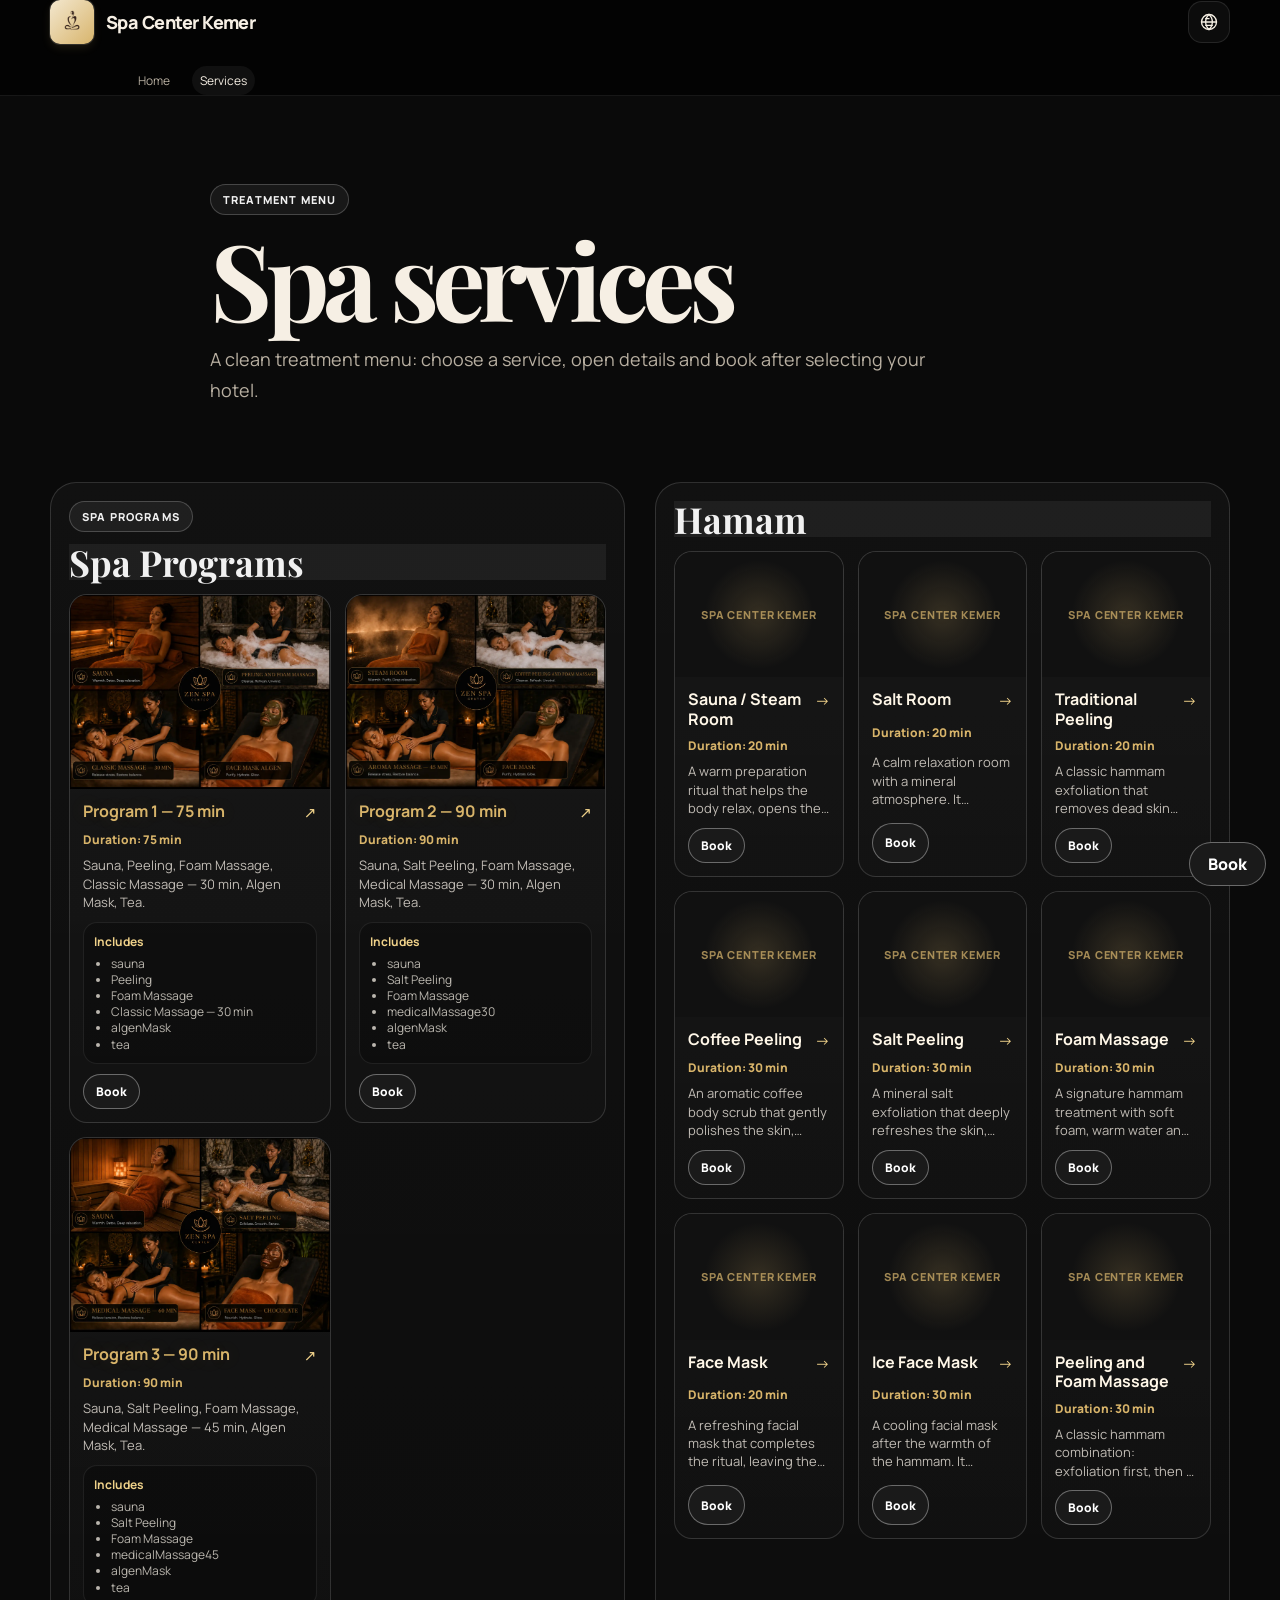
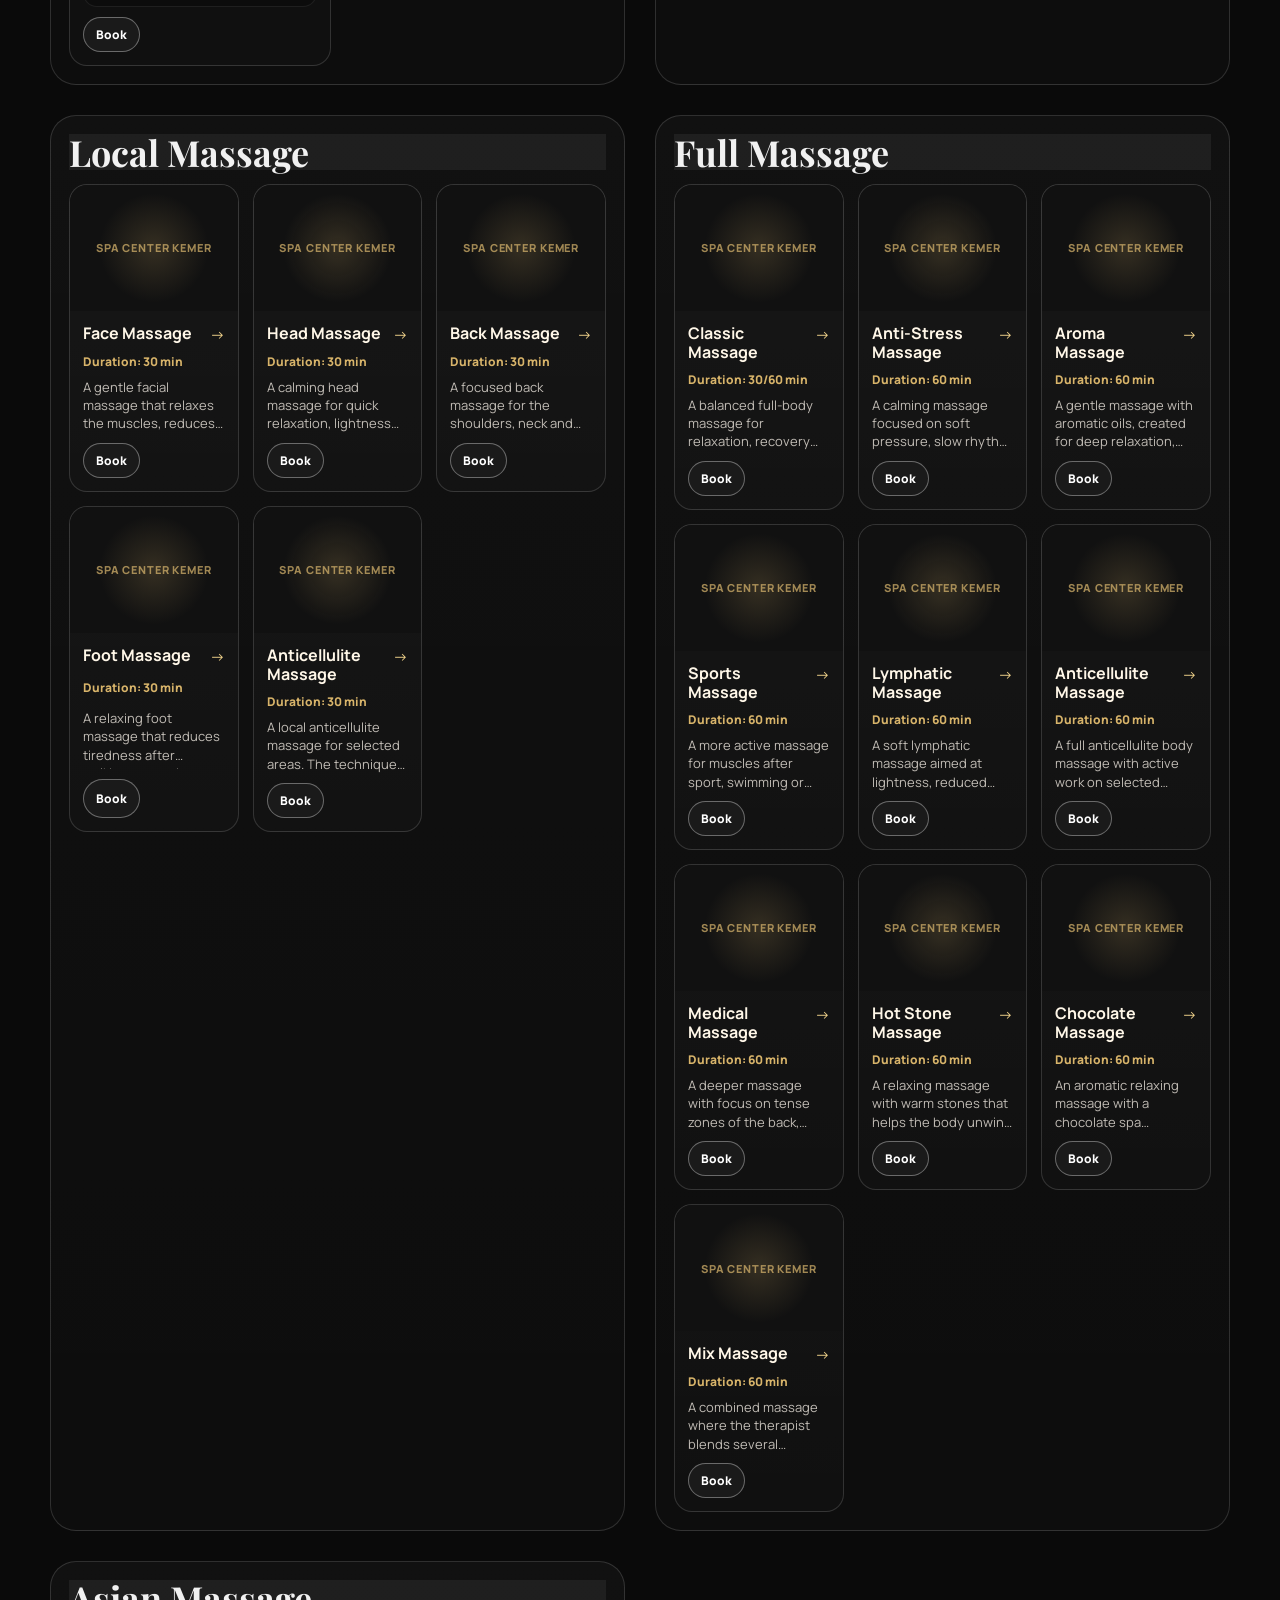
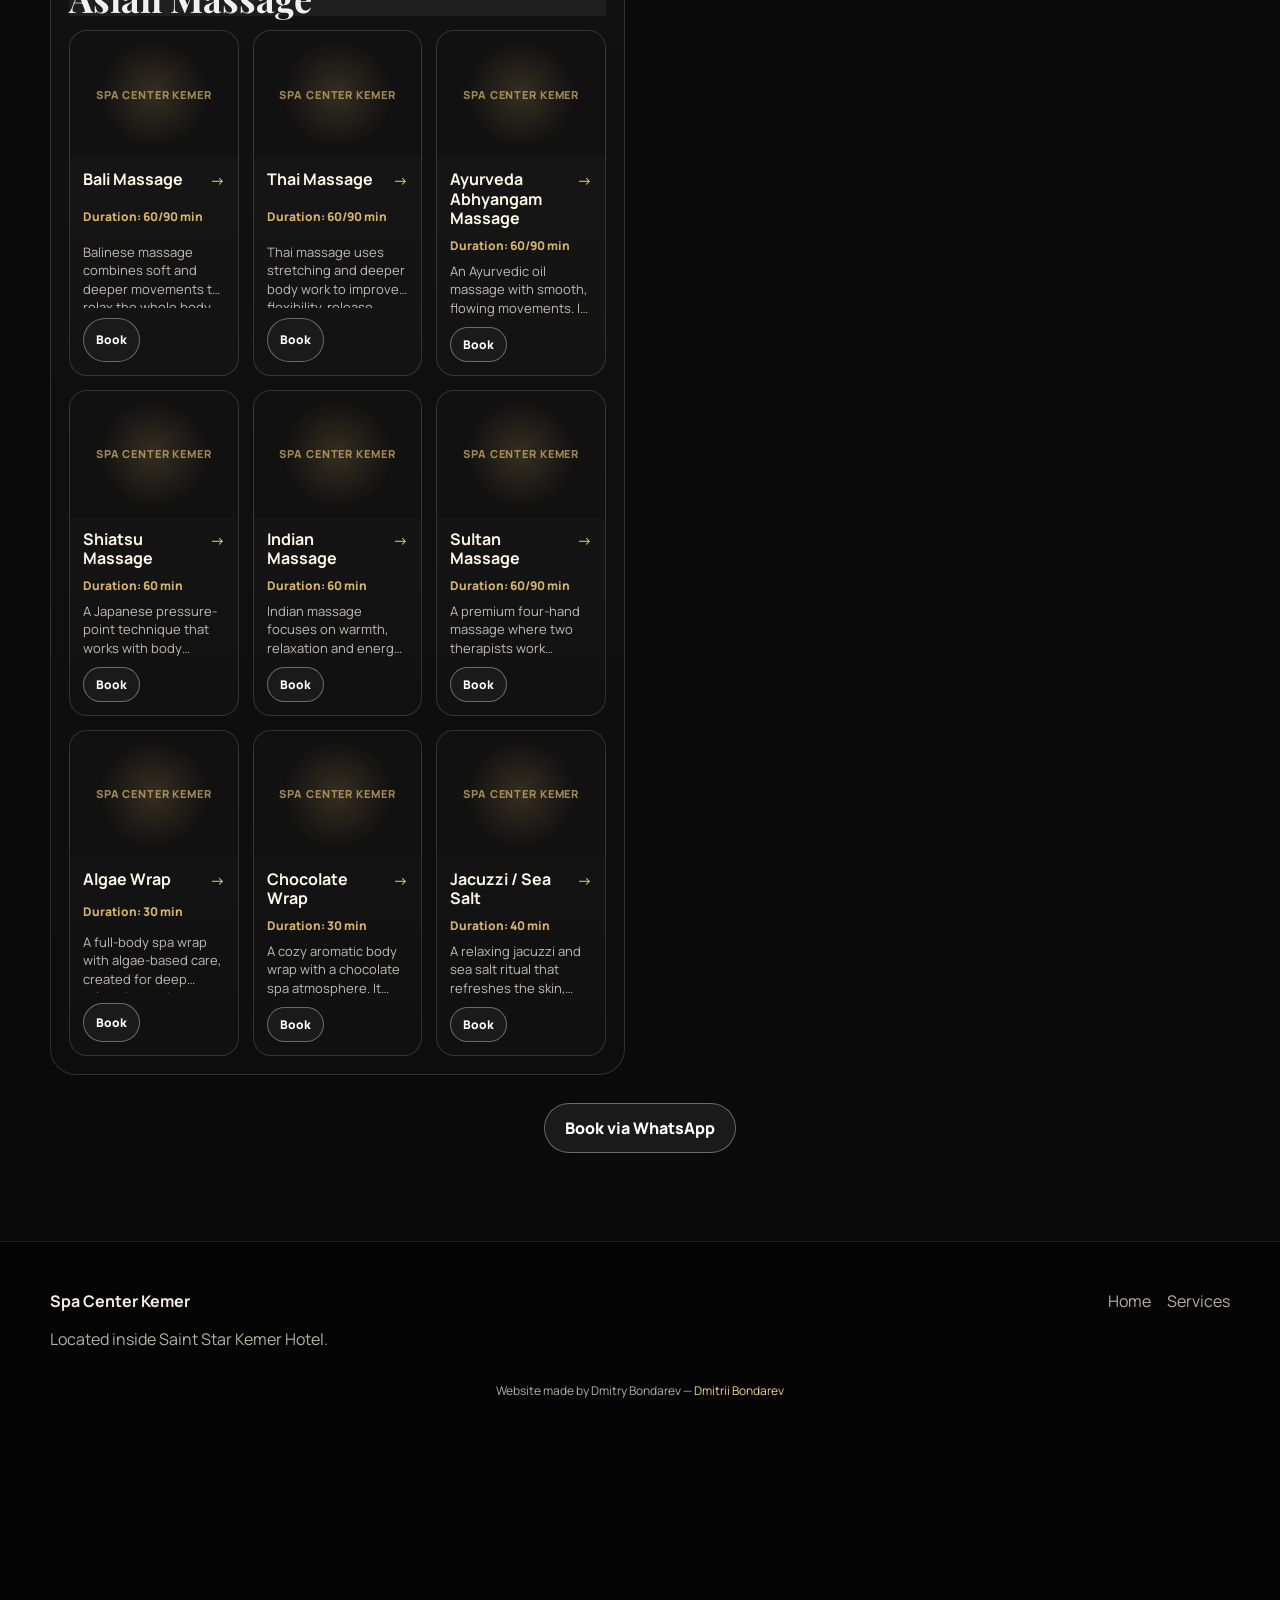
==== commit 1c6f6d5a: "Rebrand site and update booking/programs per new spec" ====
--- a/services.html
+++ b/services.html
@@ -3,8 +3,8 @@
 <head>
   <meta charset="UTF-8" />
   <meta name="viewport" content="width=device-width, initial-scale=1.0" />
-  <meta name="description" content="Zen Spa Center services — hammam, massage, Asian massage and spa programs." />
-  <title>Services | Zen Spa Center</title>
+  <meta name="description" content="Spa Center Kemer services — hammam, massage, Asian massage and spa programs." />
+  <title>Services | Spa Center Kemer</title>
   <link rel="preconnect" href="https://fonts.googleapis.com">
   <link rel="preconnect" href="https://fonts.gstatic.com" crossorigin>
   <link href="https://fonts.googleapis.com/css2?family=Manrope:wght@400;500;600;700;800&family=Playfair+Display:wght@600;700&display=swap" rel="stylesheet">
@@ -14,9 +14,9 @@
 
   <header class="site-header">
     <div class="container nav">
-      <a class="brand" href="./index.html" aria-label="Zen Spa Center">
-        <span class="brand-logo-wrap"><img class="brand-logo" src="./logo.png" alt="Zen Spa Center logo"></span>
-        <span class="brand-name">Zen Spa Center</span>
+      <a class="brand" href="./index.html" aria-label="Spa Center Kemer">
+        <span class="brand-logo-wrap"><img class="brand-logo" src="./logo.png" alt="Spa Center Kemer logo"></span>
+        <span class="brand-name">Spa Center Kemer</span>
       </a>
       <div class="header-right">
         <div class="language-pills" id="languagePills" aria-label="Language switcher">
@@ -66,8 +66,8 @@
   <footer class="footer">
     <div class="container footer-grid">
       <div>
-        <strong>Zen Spa Center</strong>
-        <p data-i18n="footer.text">Premium spa network in Kemer and Beldibi hotels.</p>
+        <strong>Spa Center Kemer</strong>
+        <p data-i18n="footer.text">Located inside Saint Star Kemer Hotel.</p>
       </div>
       <div class="footer-links">
         <a href="./index.html" data-i18n="nav.home">Home</a>
@@ -95,11 +95,11 @@
     </div>
   </div>
 
-  <div class="modal-overlay" id="hotelModal" aria-hidden="true">
+  <div class="modal-overlay" id="hotelModal" hidden aria-hidden="true">
     <div class="modal-card hotel-modal" role="dialog" aria-modal="true">
       <button class="modal-close" type="button" data-close-modal aria-label="Close modal">×</button>
       <span class="eyebrow">WhatsApp</span>
-      <h3 data-i18n="hotelModal.title">Choose your hotel</h3>
+      <h3 data-i18n="hotelModal.title">Contact via WhatsApp</h3>
       <p data-i18n="hotelModal.subtitle">After selecting a hotel, WhatsApp will open with a ready message.</p>
       <div class="hotel-options" id="hotelOptions"></div>
     </div>
--- a/styles.css
+++ b/styles.css
@@ -1043,7 +1043,7 @@
 .program-card-image.is-missing::after,
 .service-media.is-missing::after,
 .image-shell.is-missing::after {
-  content: "Zen Spa Center";
+  content: "Spa Center Kemer";
   position: absolute;
   inset: 0;
   display: grid;
@@ -1310,3 +1310,39 @@
     height: auto;
   }
 }
+
+/* 2026-05 visual update: neutral dark services */
+body[data-page="services"] {
+  background: #050505;
+}
+body[data-page="services"] .services-hero,
+body[data-page="services"] .services-only,
+body[data-page="services"] .service-category,
+body[data-page="services"] .modal-card {
+  background: #0a0a0a;
+}
+body[data-page="services"] .service-category,
+body[data-page="services"] .service-card,
+body[data-page="services"] .service-media,
+body[data-page="services"] .service-programs-section {
+  border-color: rgba(255,255,255,.14);
+  background: linear-gradient(180deg, rgba(255,255,255,.03), rgba(255,255,255,.015));
+}
+body[data-page="services"] .service-category h2,
+body[data-page="services"] .modal-meta,
+body[data-page="services"] .eyebrow {
+  color: #f1f1f1;
+  background: rgba(255,255,255,.06);
+  border-color: rgba(255,255,255,.2);
+}
+body[data-page="services"] .btn-primary,
+body[data-page="services"] .mini-book-btn,
+body[data-page="services"] .services-sticky-book {
+  color: #fff;
+  background: #1a1a1a;
+  border: 1px solid rgba(255,255,255,.35);
+  box-shadow: none;
+}
+body[data-page="services"] .btn-secondary {
+  border-color: rgba(255,255,255,.28);
+}
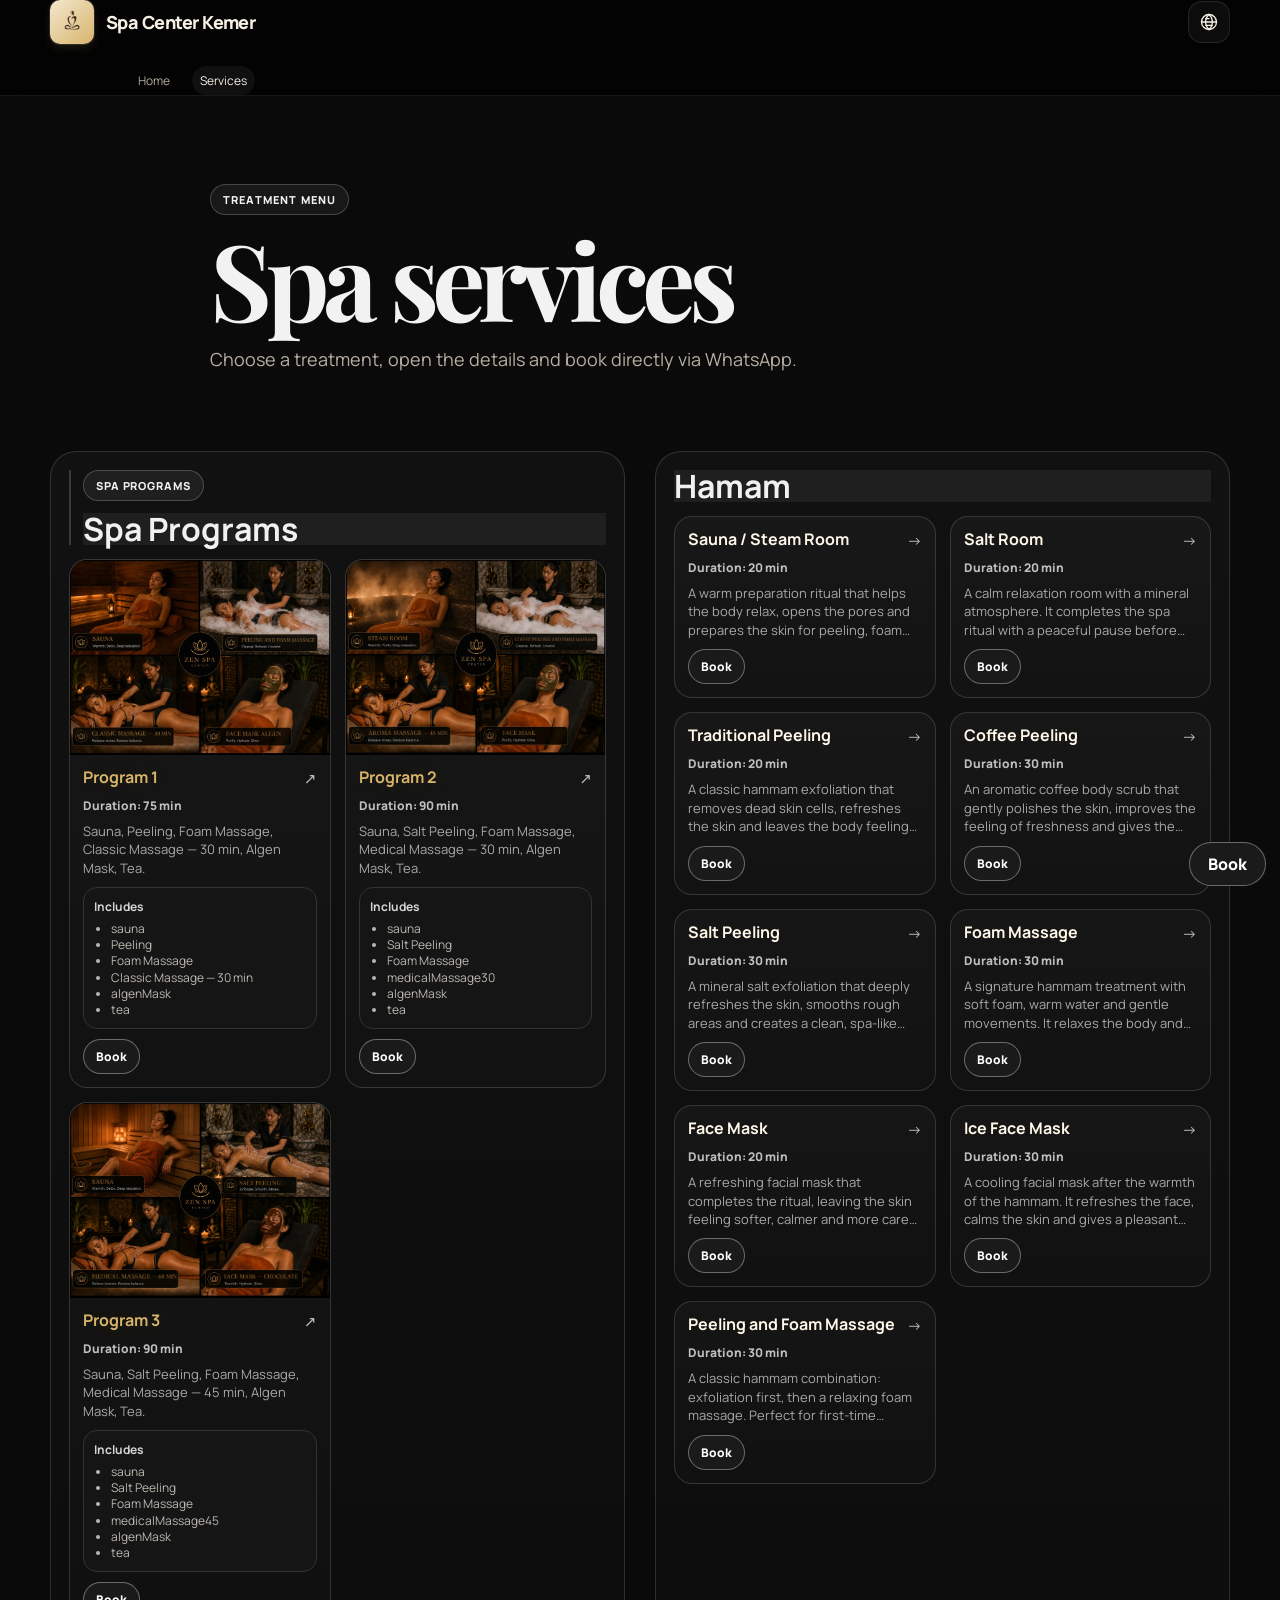
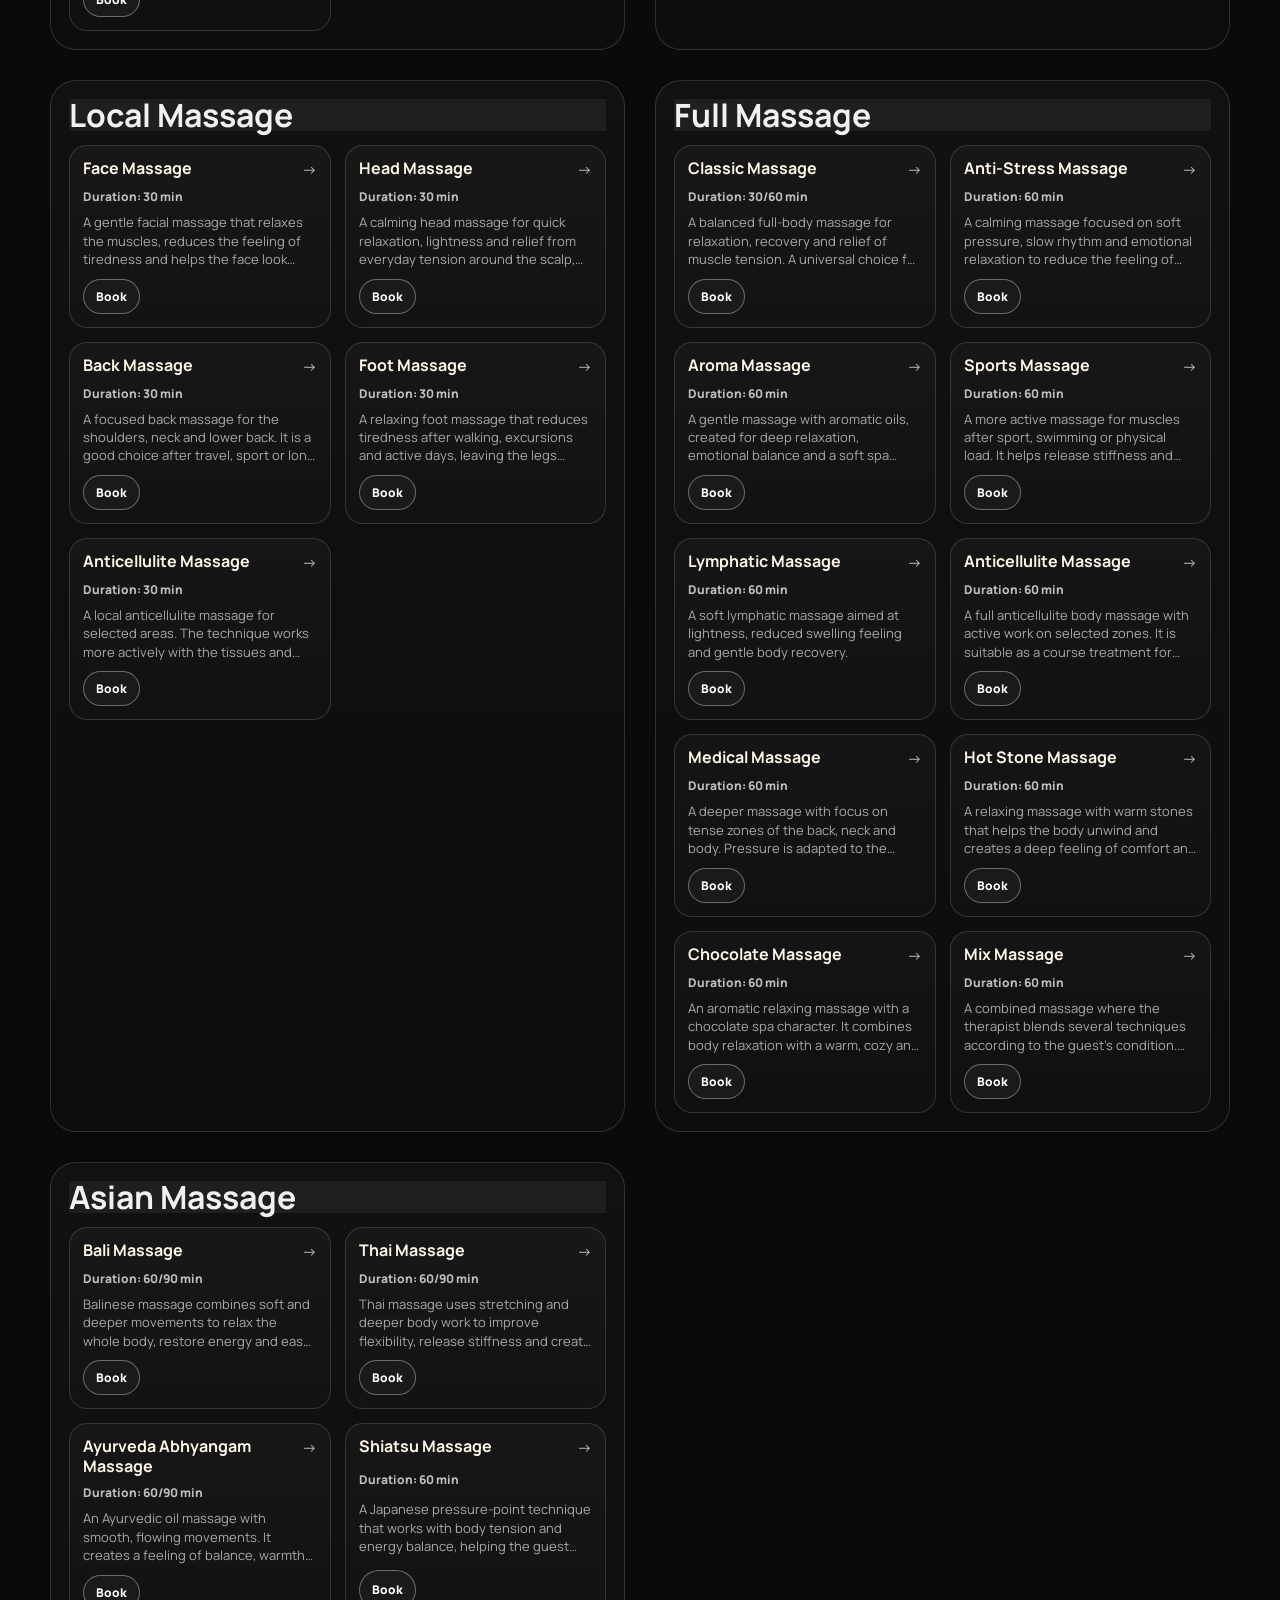
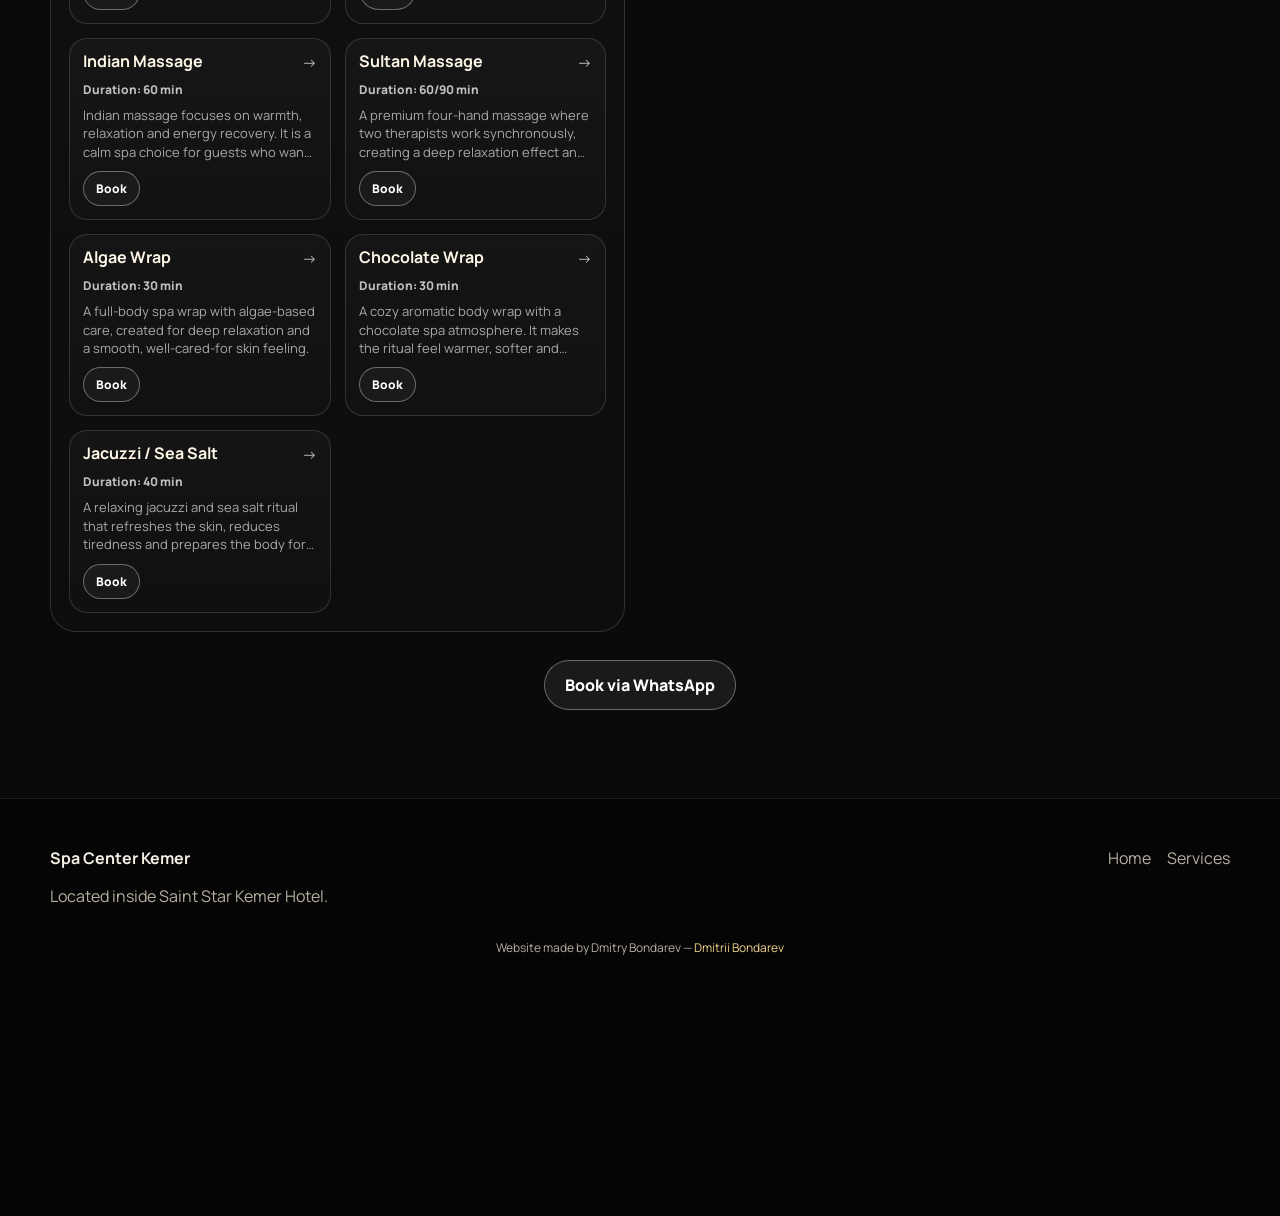
==== commit 15612eae: "Refine home/services copy and unify dark services UI" ====
--- a/services.html
+++ b/services.html
@@ -48,7 +48,7 @@
       <div class="container narrow">
         <span class="eyebrow" data-i18n="servicesPage.eyebrow">Treatment menu</span>
         <h1 data-i18n="servicesPage.title">Spa services</h1>
-        <p data-i18n="servicesPage.subtitle">A clean treatment menu: choose a service, open details and book after selecting your hotel.</p>
+        <p data-i18n="servicesPage.subtitle">Choose a treatment, open the details and book directly via WhatsApp.</p>
       </div>
     </section>
 
@@ -82,8 +82,7 @@
     <div class="modal-card service-modal" role="dialog" aria-modal="true">
       <button class="modal-close" type="button" data-close-modal aria-label="Close modal">×</button>
       <div class="service-modal-grid">
-        <div class="service-media" id="serviceModalImageWrap"></div>
-        <div class="service-modal-copy">
+                <div class="service-modal-copy">
           <span class="eyebrow" id="serviceModalCategory"></span>
           <h3 id="serviceModalTitle"></h3>
           <p class="modal-meta" id="serviceModalDuration"></p>
--- a/styles.css
+++ b/styles.css
@@ -1346,3 +1346,19 @@
 body[data-page="services"] .btn-secondary {
   border-color: rgba(255,255,255,.28);
 }
+
+
+/* Final services dark premium cleanup */
+.services-hero,.services-only{background:#050505;color:#f2f2f2;}
+.service-category{background:#121212;border:1px solid #2c2c2c;}
+.service-category h2,.service-category-head h2{color:#fff;font-family:"Manrope",sans-serif;font-size:clamp(24px,2.8vw,32px);}
+.service-category-head .eyebrow{color:#a8a8a8;letter-spacing:.08em;text-transform:uppercase;}
+.service-category-head{border-left:2px solid #3a3a3a;padding-left:12px;}
+.service-card.compact{background:#1a1a1a;border:1px solid #333;}
+.service-card.compact:hover{border-color:#4a4a4a;background:#202020;}
+.service-arrow,.service-meta-line{color:#bfbfbf;}
+.service-desc{color:#a9a9a9;}
+.program-steps-preview{background:#151515;border-color:#333;}
+.program-steps-preview strong{color:#d5d5d5;}
+@media (max-width:900px){.service-card-grid{grid-template-columns:1fr;}.programs-grid{grid-template-columns:1fr;}}
+@media (min-width:901px){.service-card-grid{grid-template-columns:repeat(2,minmax(0,1fr));}}
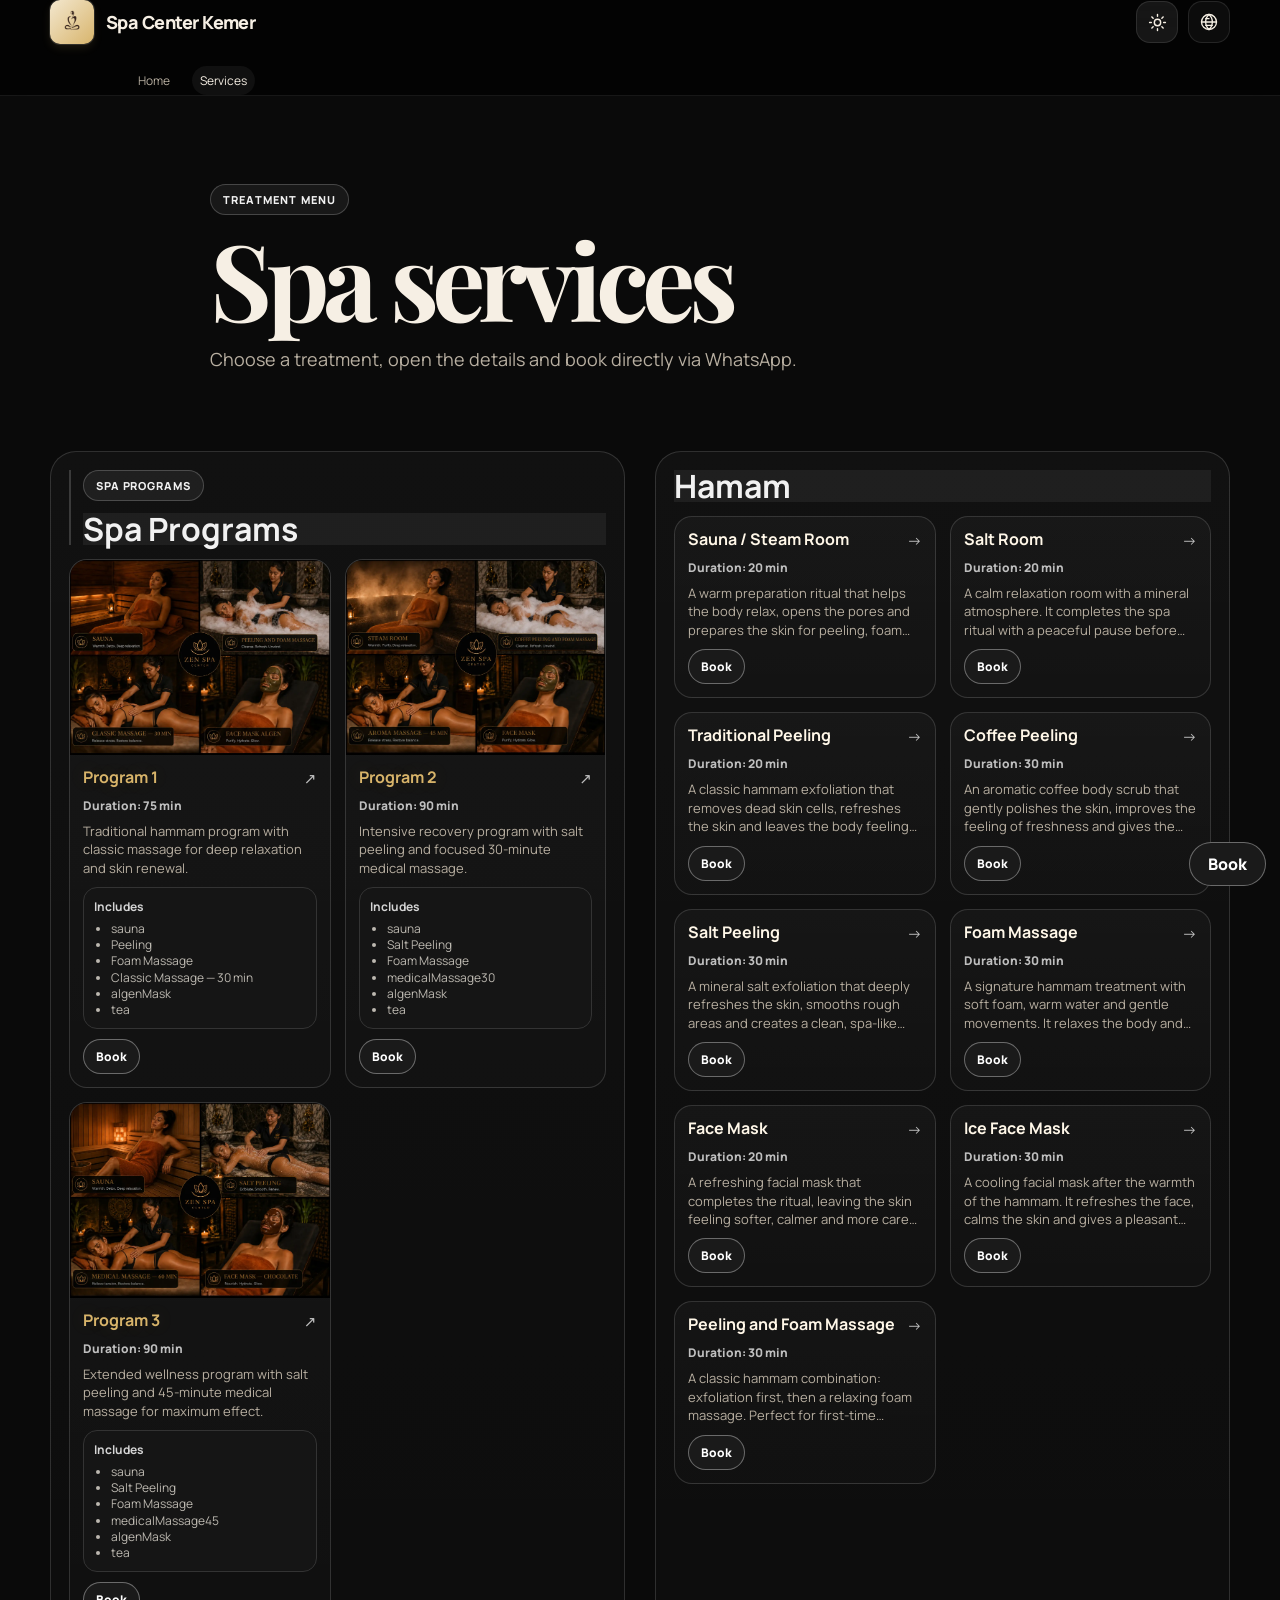
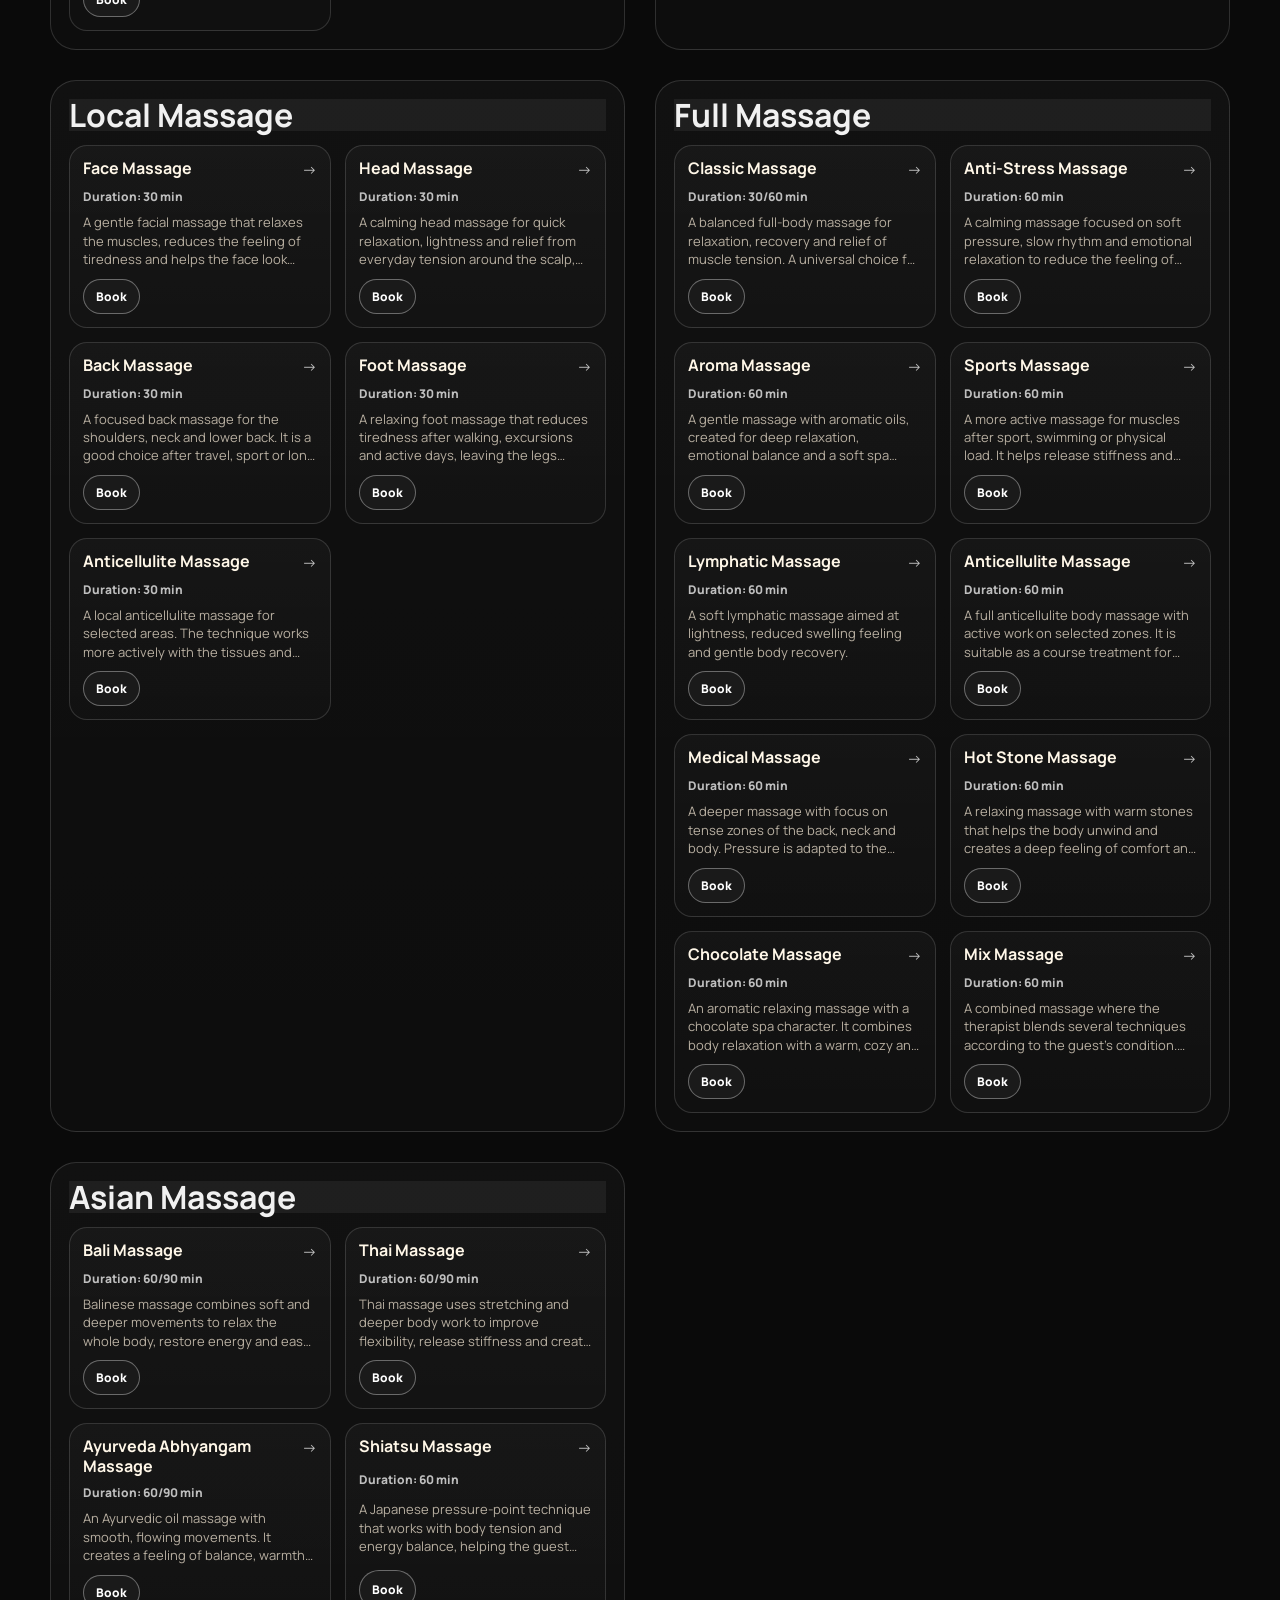
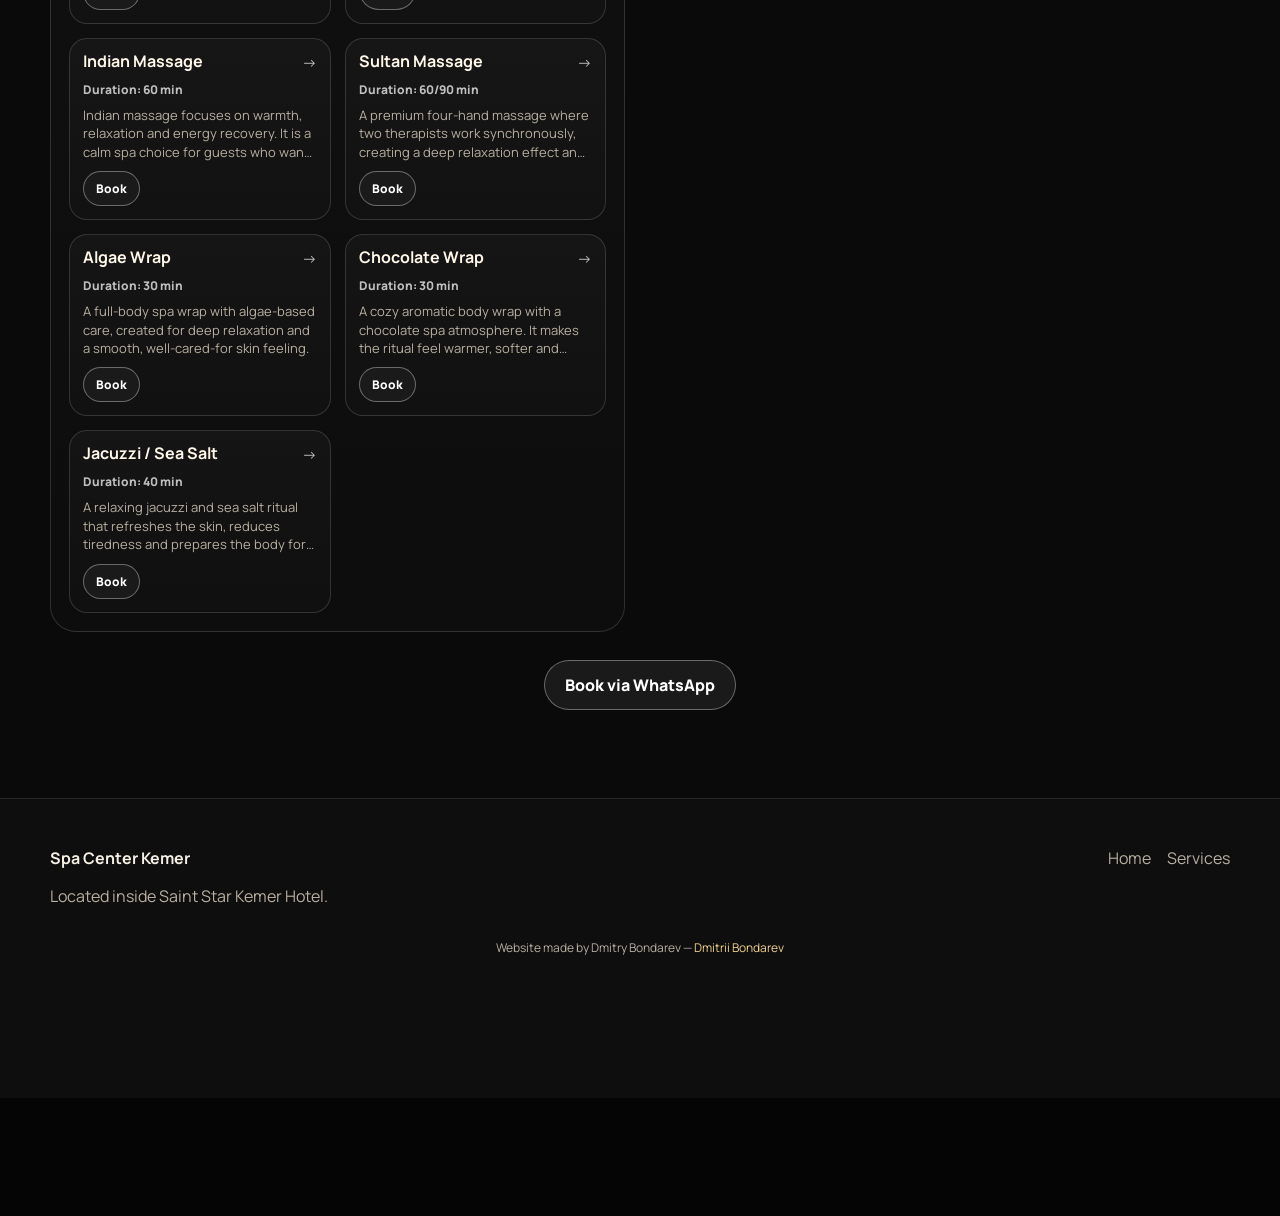
==== commit b1b670f6: "Add persistent light/dark theme toggle across pages" ====
--- a/services.html
+++ b/services.html
@@ -28,6 +28,10 @@
           <button data-lang-switch="pl">🇵🇱 PL</button>
           <button data-lang-switch="fr">🇫🇷 FR</button>
         </div>
+        <button class="theme-toggle" id="themeToggle" type="button" aria-label="Toggle theme" aria-pressed="false">
+          <svg class="icon-sun" viewBox="0 0 24 24" aria-hidden="true" focusable="false"><circle cx="12" cy="12" r="4"></circle><path d="M12 2v2.2M12 19.8V22M4.9 4.9l1.6 1.6M17.5 17.5l1.6 1.6M2 12h2.2M19.8 12H22M4.9 19.1l1.6-1.6M17.5 6.5l1.6-1.6"></path></svg>
+          <svg class="icon-moon" viewBox="0 0 24 24" aria-hidden="true" focusable="false"><path d="M20.7 14.4A8.5 8.5 0 1 1 9.6 3.3a7.2 7.2 0 1 0 11.1 11.1z"></path></svg>
+        </button>
         <button class="menu-toggle" id="menuToggle" aria-label="Change language" aria-expanded="false">
           <svg viewBox="0 0 24 24" aria-hidden="true" focusable="false">
             <circle cx="12" cy="12" r="9"></circle>
--- a/styles.css
+++ b/styles.css
@@ -1362,3 +1362,77 @@
 .program-steps-preview strong{color:#d5d5d5;}
 @media (max-width:900px){.service-card-grid{grid-template-columns:1fr;}.programs-grid{grid-template-columns:1fr;}}
 @media (min-width:901px){.service-card-grid{grid-template-columns:repeat(2,minmax(0,1fr));}}
+
+/* === Theme system === */
+:root,
+[data-theme="dark"] {
+  --bg-main: #040404;
+  --bg-section: #0e0e0e;
+  --bg-card: #181818;
+  --bg-elevated: #111111;
+  --text-main: #f6efe4;
+  --text-muted-main: #b8afa1;
+  --border-color: rgba(255, 255, 255, 0.1);
+  --header-bg: rgba(4, 4, 4, 0.74);
+  --header-border: rgba(255,255,255,0.08);
+  --hero-overlay: linear-gradient(180deg, rgba(0, 0, 0, 0.62), rgba(0, 0, 0, 0.74));
+}
+
+[data-theme="light"] {
+  --bg-main: #f8f8f8;
+  --bg-section: #ffffff;
+  --bg-card: #ffffff;
+  --bg-elevated: #ffffff;
+  --text-main: #131313;
+  --text-muted-main: #5f5f5f;
+  --border-color: rgba(0, 0, 0, 0.12);
+  --header-bg: rgba(255, 255, 255, 0.88);
+  --header-border: rgba(0,0,0,0.08);
+  --hero-overlay: linear-gradient(180deg, rgba(255, 255, 255, 0.28), rgba(255, 255, 255, 0.46));
+}
+
+body { color: var(--text-main); background: var(--bg-main); }
+.site-header { background: var(--header-bg); border-bottom-color: var(--header-border); }
+.nav-links a { color: var(--text-muted-main); }
+.nav-links a:hover, .nav-links a.active { color: var(--text-main); }
+.hero::after { background: var(--hero-overlay), radial-gradient(circle at 20% 10%, rgba(216,181,109,0.08), transparent 42%); }
+.section, .services-hero, .services-only, .footer { background-color: var(--bg-section); color: var(--text-main); }
+.service-card.compact, .modal-card, .final-card, .why-card, .hero-note, .mini-stats div, .service-category, .program-card-image, .hero-visual {
+  background-color: var(--bg-card);
+  border-color: var(--border-color);
+}
+.service-desc, .section-subtitle, .services-hero p, .service-modal-copy p, .footer p, .mini-stats span { color: var(--text-muted-main); }
+.services-hero,.services-only{background:var(--bg-section);color:var(--text-main)}
+.service-card.compact{background:var(--bg-card);border:1px solid var(--border-color)}
+.service-category,.service-programs-section{background:var(--bg-elevated);border:1px solid var(--border-color)}
+.modal-card{background:var(--bg-elevated);border:1px solid var(--border-color)}
+.language-pills.open{background:var(--bg-elevated)}
+.language-pills button{border-color:var(--border-color);background:transparent;color:var(--text-muted-main)}
+
+[data-theme="light"] .btn-primary { color: #fff; background: #151515; box-shadow: 0 10px 24px rgba(0,0,0,0.14); }
+[data-theme="light"] .btn-secondary { color: #171717; border-color: rgba(0,0,0,0.2); background: rgba(0,0,0,0.03); }
+[data-theme="light"] .hero { background: #f4f4f4; }
+[data-theme="light"] .hero::before { opacity: 0.22; }
+[data-theme="light"] .eyebrow { color: #292929; background: rgba(0,0,0,0.04); border-color: rgba(0,0,0,0.12); }
+[data-theme="light"] .modal-meta { color: #323232; }
+
+.theme-toggle {
+  width: 42px;
+  height: 42px;
+  border-radius: 14px;
+  border: 1px solid var(--border-color);
+  background: rgba(255,255,255,0.08);
+  color: var(--text-main);
+  display: inline-grid;
+  place-items: center;
+  cursor: pointer;
+}
+[data-theme="light"] .theme-toggle { background: rgba(0,0,0,0.03); }
+.theme-toggle svg { width: 19px; height: 19px; fill: none; stroke: currentColor; stroke-width: 1.8; stroke-linecap: round; stroke-linejoin: round; }
+.theme-toggle .icon-moon { display: none; }
+[data-theme="light"] .theme-toggle .icon-moon { display: block; }
+[data-theme="light"] .theme-toggle .icon-sun { display: none; }
+
+body, section, .service-card, .service-item, .modal, .modal-card, header, .site-header, .footer {
+  transition: background-color .25s ease, color .25s ease, border-color .25s ease;
+}
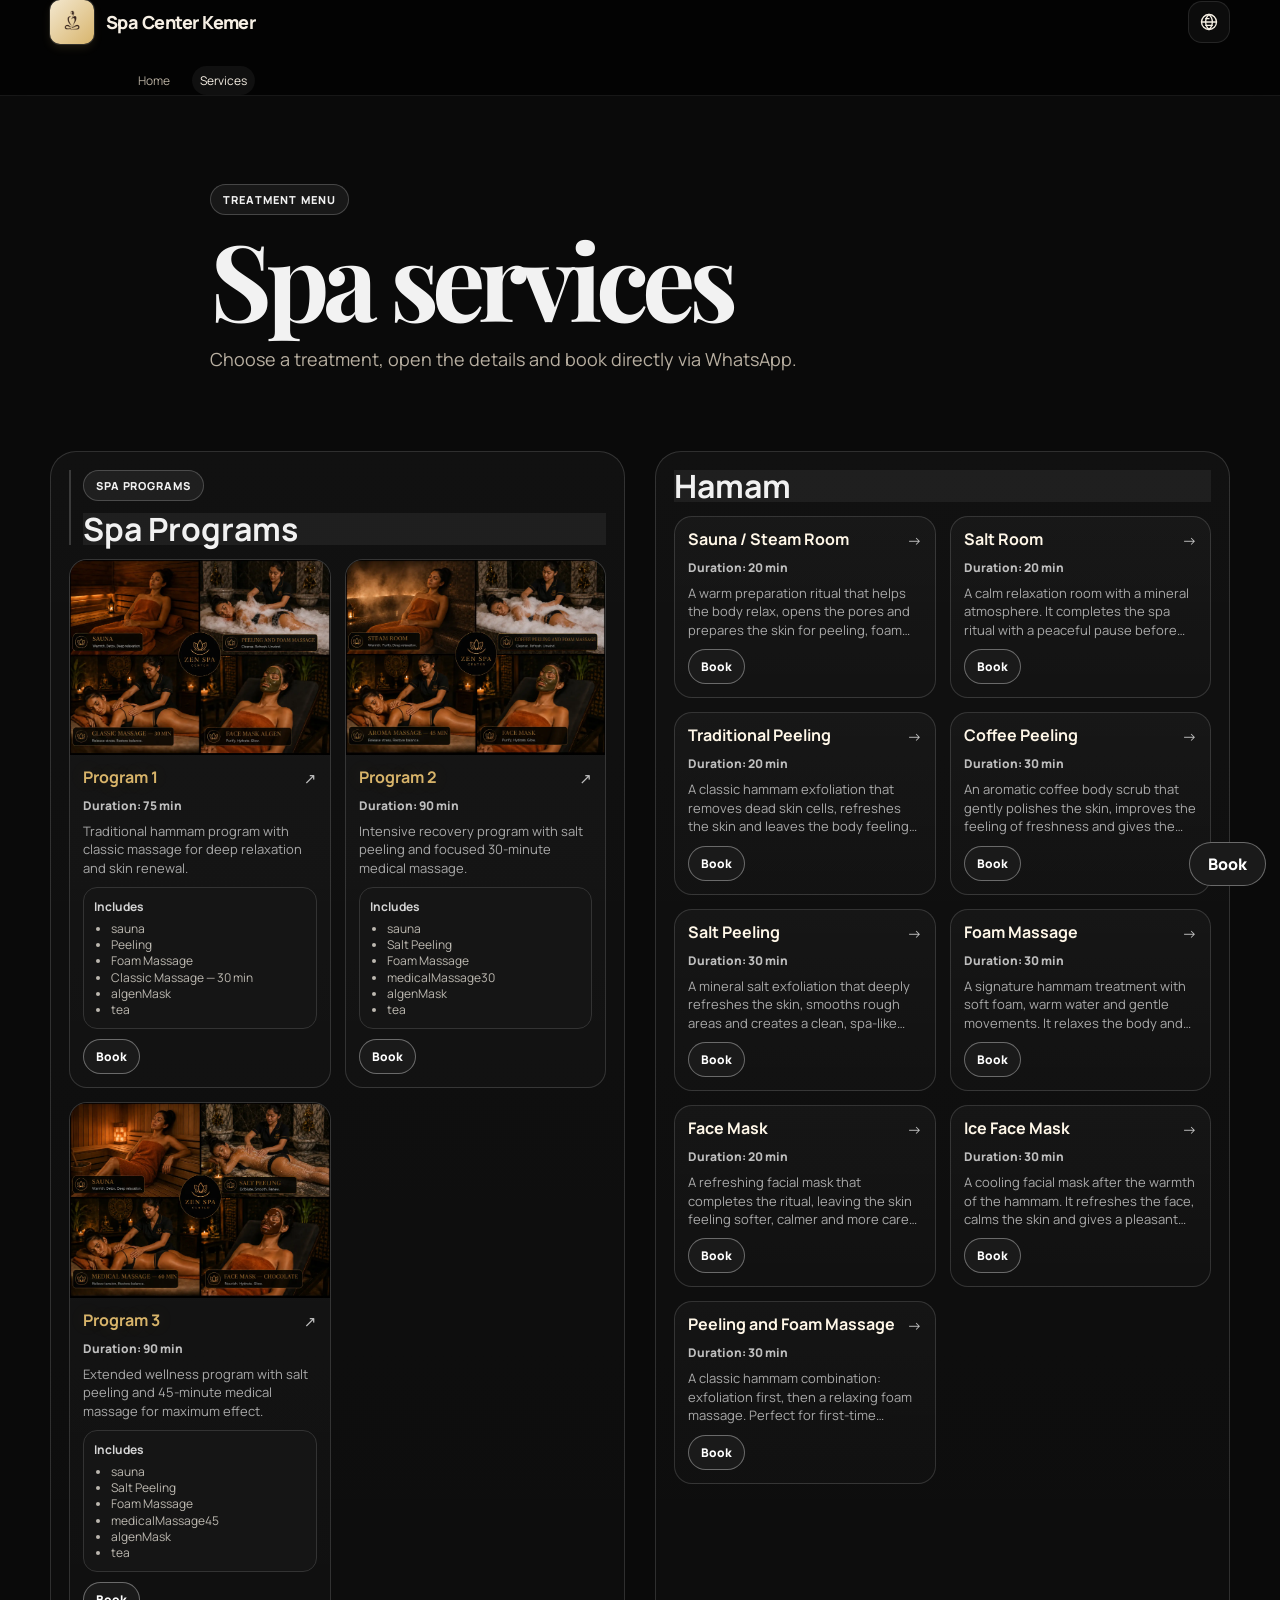
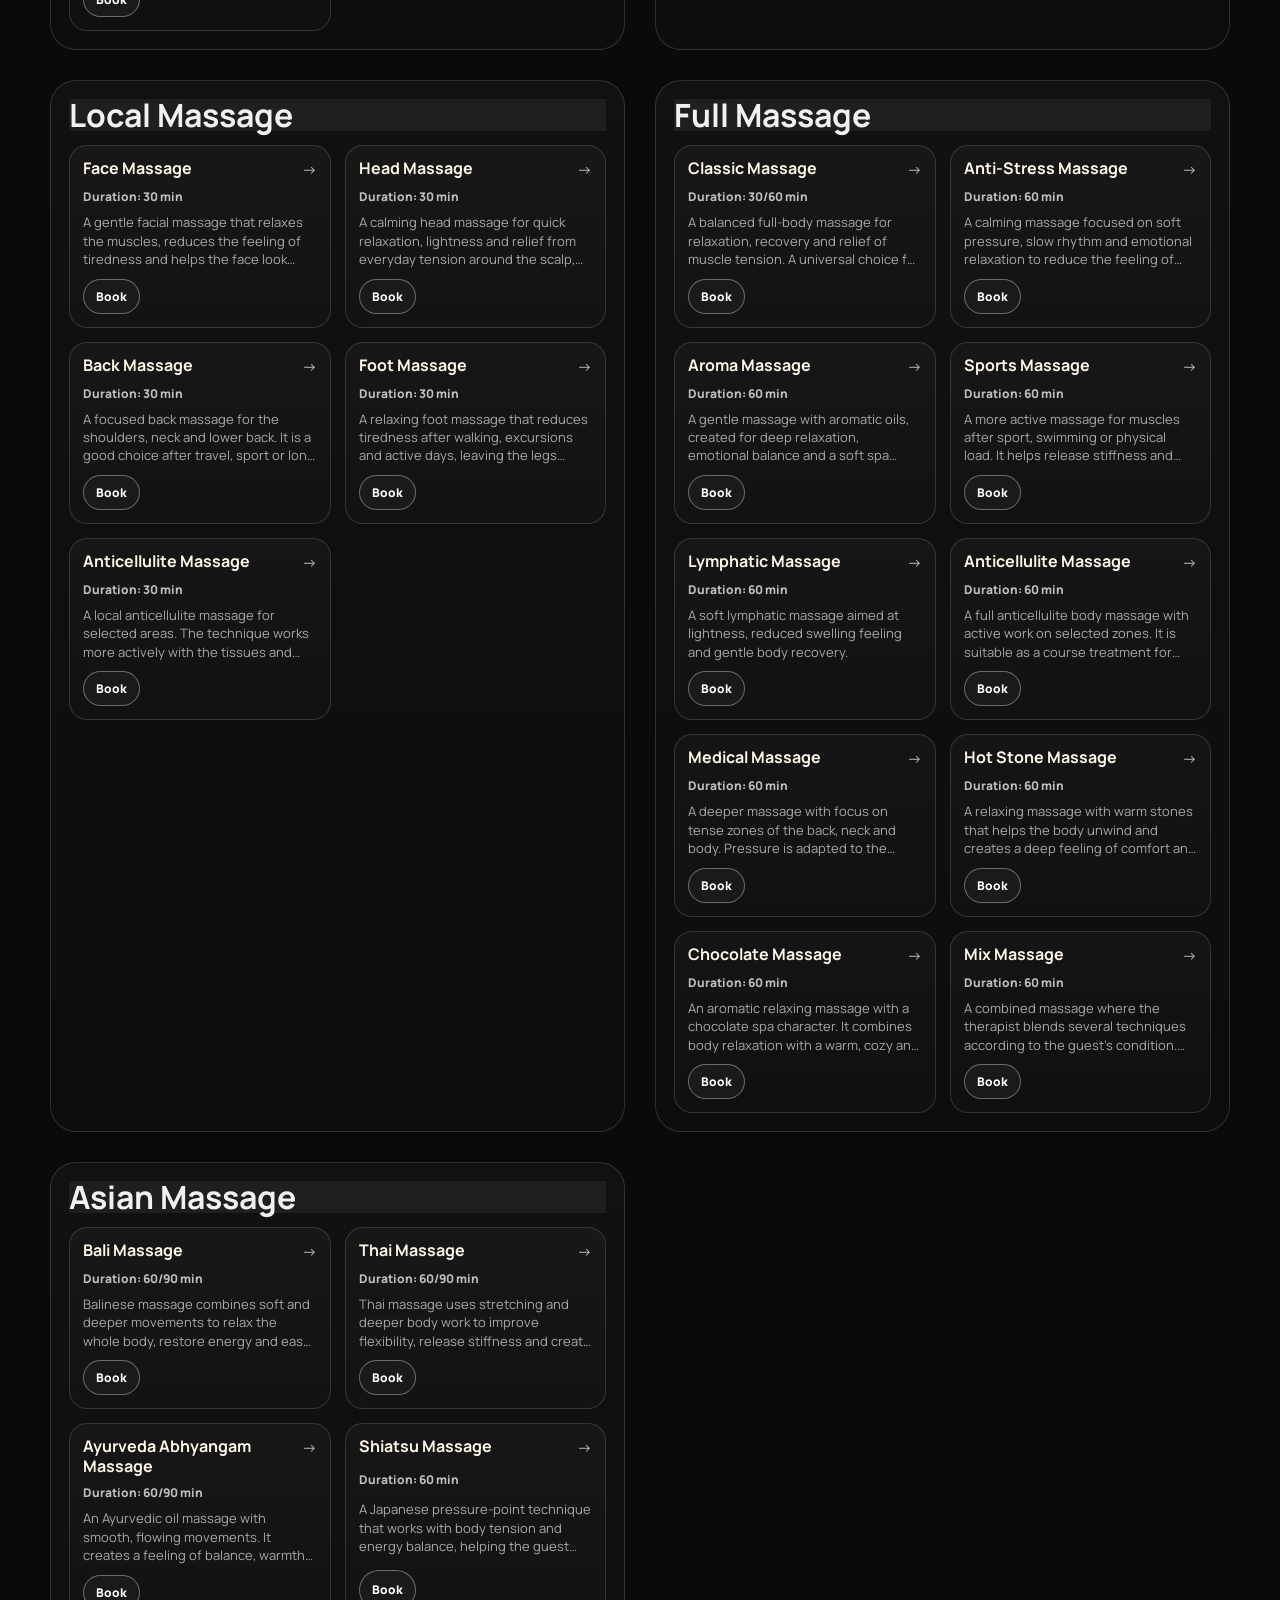
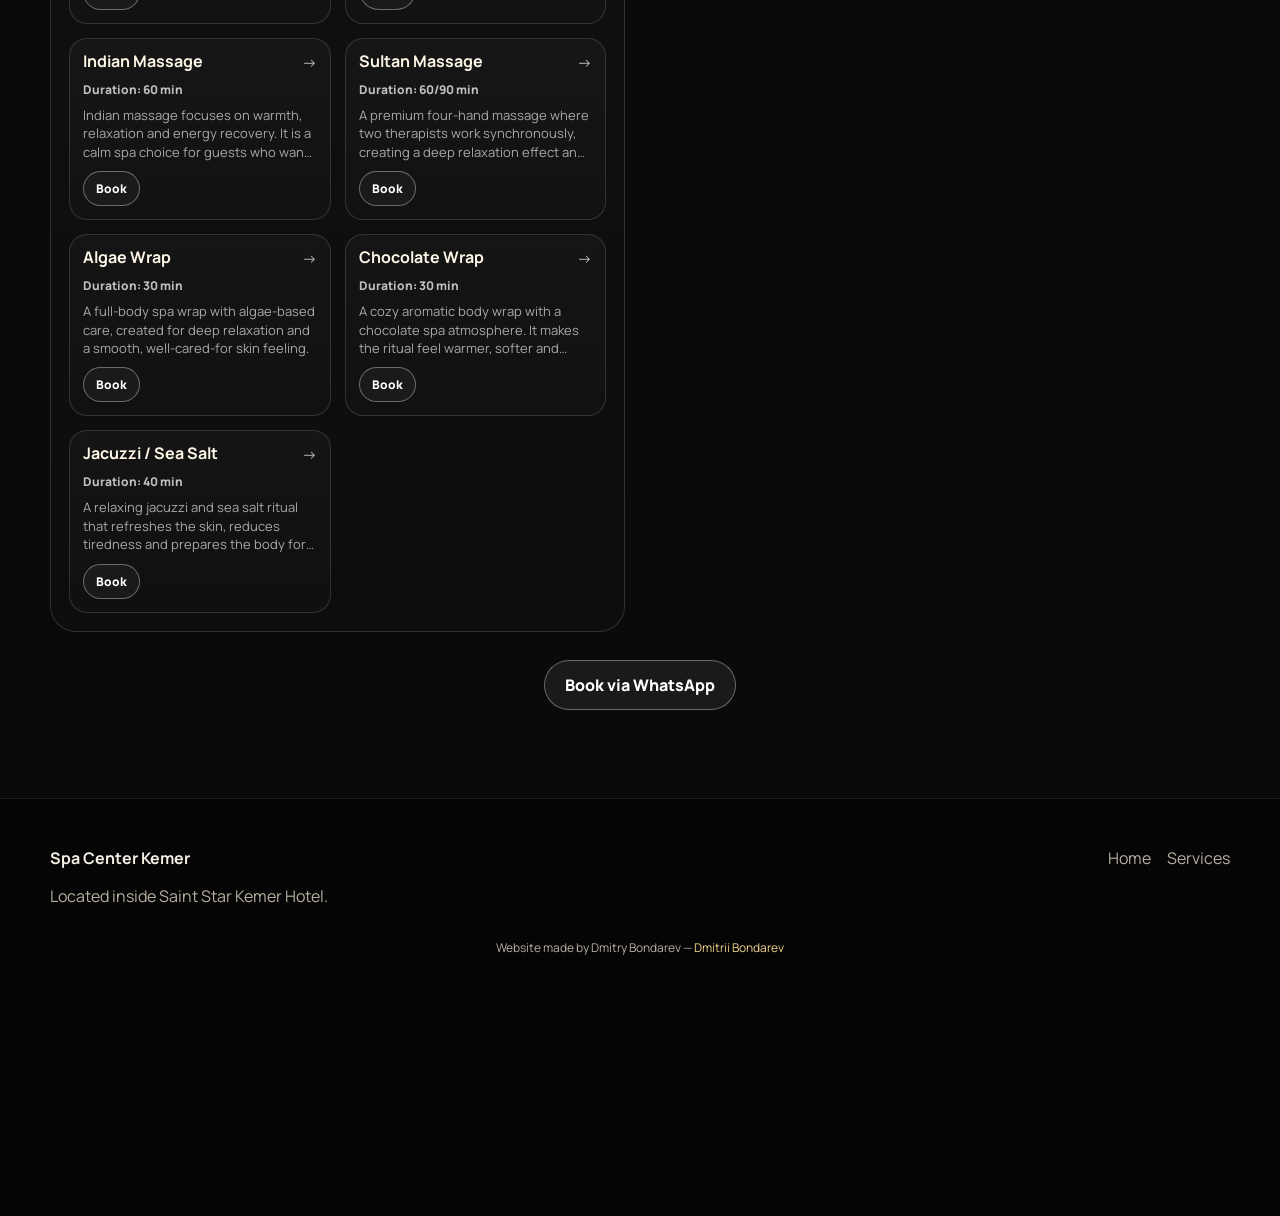
==== commit 82b0e9c3: "Revert "Add persistent Light/Dark theme toggle across site"" ====
--- a/services.html
+++ b/services.html
@@ -28,10 +28,6 @@
           <button data-lang-switch="pl">🇵🇱 PL</button>
           <button data-lang-switch="fr">🇫🇷 FR</button>
         </div>
-        <button class="theme-toggle" id="themeToggle" type="button" aria-label="Toggle theme" aria-pressed="false">
-          <svg class="icon-sun" viewBox="0 0 24 24" aria-hidden="true" focusable="false"><circle cx="12" cy="12" r="4"></circle><path d="M12 2v2.2M12 19.8V22M4.9 4.9l1.6 1.6M17.5 17.5l1.6 1.6M2 12h2.2M19.8 12H22M4.9 19.1l1.6-1.6M17.5 6.5l1.6-1.6"></path></svg>
-          <svg class="icon-moon" viewBox="0 0 24 24" aria-hidden="true" focusable="false"><path d="M20.7 14.4A8.5 8.5 0 1 1 9.6 3.3a7.2 7.2 0 1 0 11.1 11.1z"></path></svg>
-        </button>
         <button class="menu-toggle" id="menuToggle" aria-label="Change language" aria-expanded="false">
           <svg viewBox="0 0 24 24" aria-hidden="true" focusable="false">
             <circle cx="12" cy="12" r="9"></circle>
--- a/styles.css
+++ b/styles.css
@@ -1362,77 +1362,3 @@
 .program-steps-preview strong{color:#d5d5d5;}
 @media (max-width:900px){.service-card-grid{grid-template-columns:1fr;}.programs-grid{grid-template-columns:1fr;}}
 @media (min-width:901px){.service-card-grid{grid-template-columns:repeat(2,minmax(0,1fr));}}
-
-/* === Theme system === */
-:root,
-[data-theme="dark"] {
-  --bg-main: #040404;
-  --bg-section: #0e0e0e;
-  --bg-card: #181818;
-  --bg-elevated: #111111;
-  --text-main: #f6efe4;
-  --text-muted-main: #b8afa1;
-  --border-color: rgba(255, 255, 255, 0.1);
-  --header-bg: rgba(4, 4, 4, 0.74);
-  --header-border: rgba(255,255,255,0.08);
-  --hero-overlay: linear-gradient(180deg, rgba(0, 0, 0, 0.62), rgba(0, 0, 0, 0.74));
-}
-
-[data-theme="light"] {
-  --bg-main: #f8f8f8;
-  --bg-section: #ffffff;
-  --bg-card: #ffffff;
-  --bg-elevated: #ffffff;
-  --text-main: #131313;
-  --text-muted-main: #5f5f5f;
-  --border-color: rgba(0, 0, 0, 0.12);
-  --header-bg: rgba(255, 255, 255, 0.88);
-  --header-border: rgba(0,0,0,0.08);
-  --hero-overlay: linear-gradient(180deg, rgba(255, 255, 255, 0.28), rgba(255, 255, 255, 0.46));
-}
-
-body { color: var(--text-main); background: var(--bg-main); }
-.site-header { background: var(--header-bg); border-bottom-color: var(--header-border); }
-.nav-links a { color: var(--text-muted-main); }
-.nav-links a:hover, .nav-links a.active { color: var(--text-main); }
-.hero::after { background: var(--hero-overlay), radial-gradient(circle at 20% 10%, rgba(216,181,109,0.08), transparent 42%); }
-.section, .services-hero, .services-only, .footer { background-color: var(--bg-section); color: var(--text-main); }
-.service-card.compact, .modal-card, .final-card, .why-card, .hero-note, .mini-stats div, .service-category, .program-card-image, .hero-visual {
-  background-color: var(--bg-card);
-  border-color: var(--border-color);
-}
-.service-desc, .section-subtitle, .services-hero p, .service-modal-copy p, .footer p, .mini-stats span { color: var(--text-muted-main); }
-.services-hero,.services-only{background:var(--bg-section);color:var(--text-main)}
-.service-card.compact{background:var(--bg-card);border:1px solid var(--border-color)}
-.service-category,.service-programs-section{background:var(--bg-elevated);border:1px solid var(--border-color)}
-.modal-card{background:var(--bg-elevated);border:1px solid var(--border-color)}
-.language-pills.open{background:var(--bg-elevated)}
-.language-pills button{border-color:var(--border-color);background:transparent;color:var(--text-muted-main)}
-
-[data-theme="light"] .btn-primary { color: #fff; background: #151515; box-shadow: 0 10px 24px rgba(0,0,0,0.14); }
-[data-theme="light"] .btn-secondary { color: #171717; border-color: rgba(0,0,0,0.2); background: rgba(0,0,0,0.03); }
-[data-theme="light"] .hero { background: #f4f4f4; }
-[data-theme="light"] .hero::before { opacity: 0.22; }
-[data-theme="light"] .eyebrow { color: #292929; background: rgba(0,0,0,0.04); border-color: rgba(0,0,0,0.12); }
-[data-theme="light"] .modal-meta { color: #323232; }
-
-.theme-toggle {
-  width: 42px;
-  height: 42px;
-  border-radius: 14px;
-  border: 1px solid var(--border-color);
-  background: rgba(255,255,255,0.08);
-  color: var(--text-main);
-  display: inline-grid;
-  place-items: center;
-  cursor: pointer;
-}
-[data-theme="light"] .theme-toggle { background: rgba(0,0,0,0.03); }
-.theme-toggle svg { width: 19px; height: 19px; fill: none; stroke: currentColor; stroke-width: 1.8; stroke-linecap: round; stroke-linejoin: round; }
-.theme-toggle .icon-moon { display: none; }
-[data-theme="light"] .theme-toggle .icon-moon { display: block; }
-[data-theme="light"] .theme-toggle .icon-sun { display: none; }
-
-body, section, .service-card, .service-item, .modal, .modal-card, header, .site-header, .footer {
-  transition: background-color .25s ease, color .25s ease, border-color .25s ease;
-}
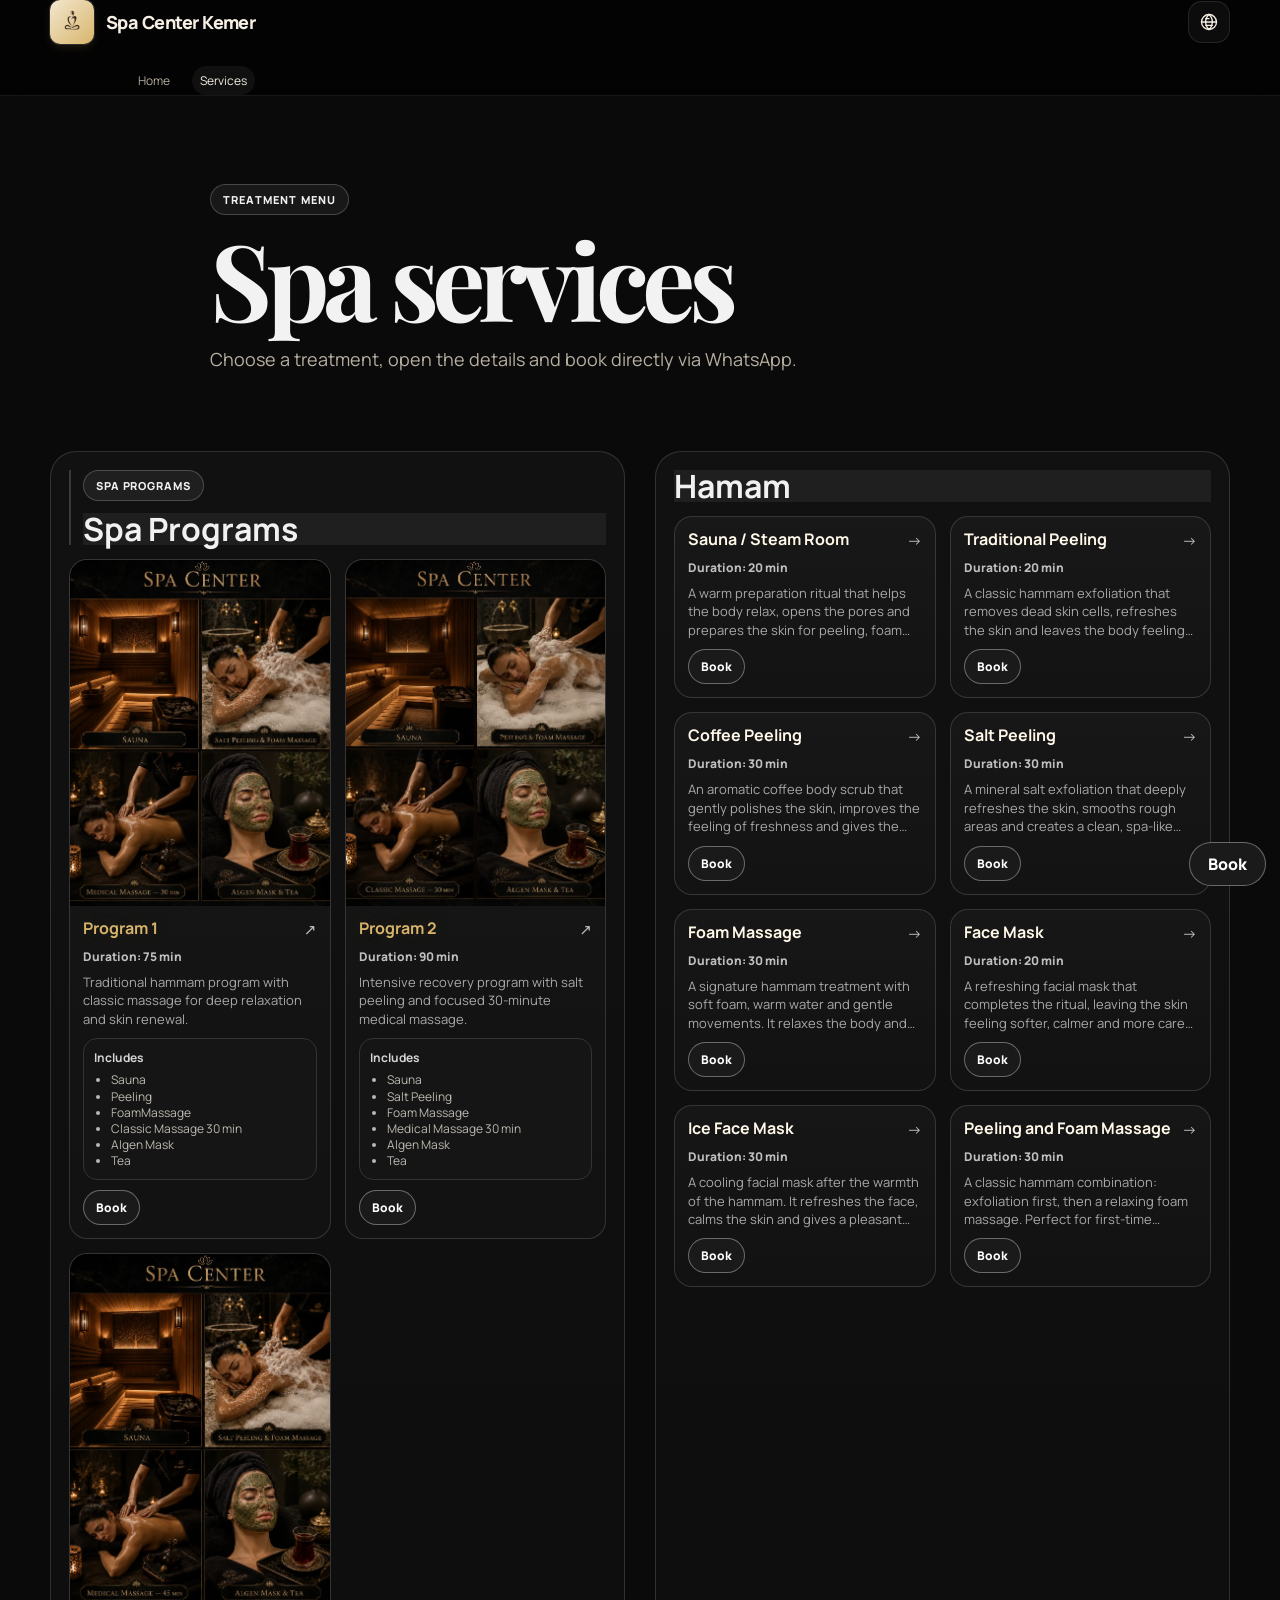
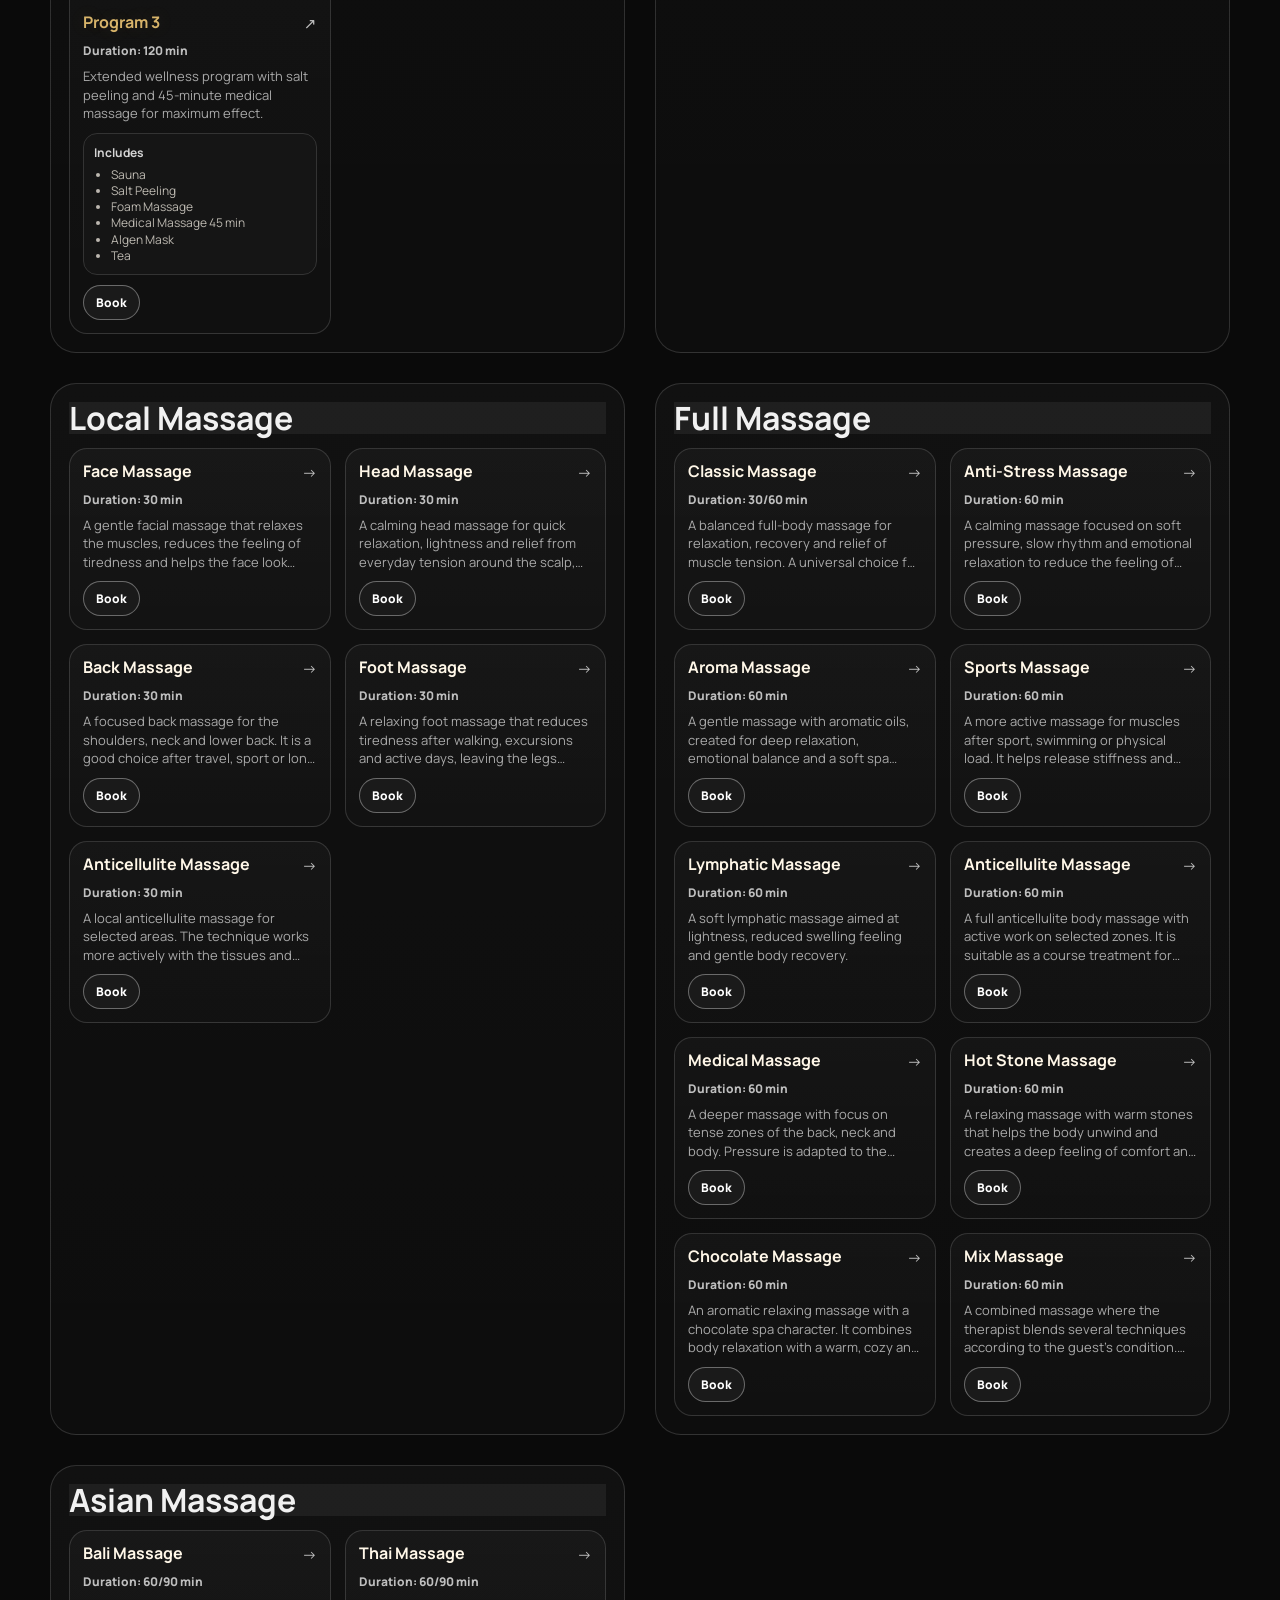
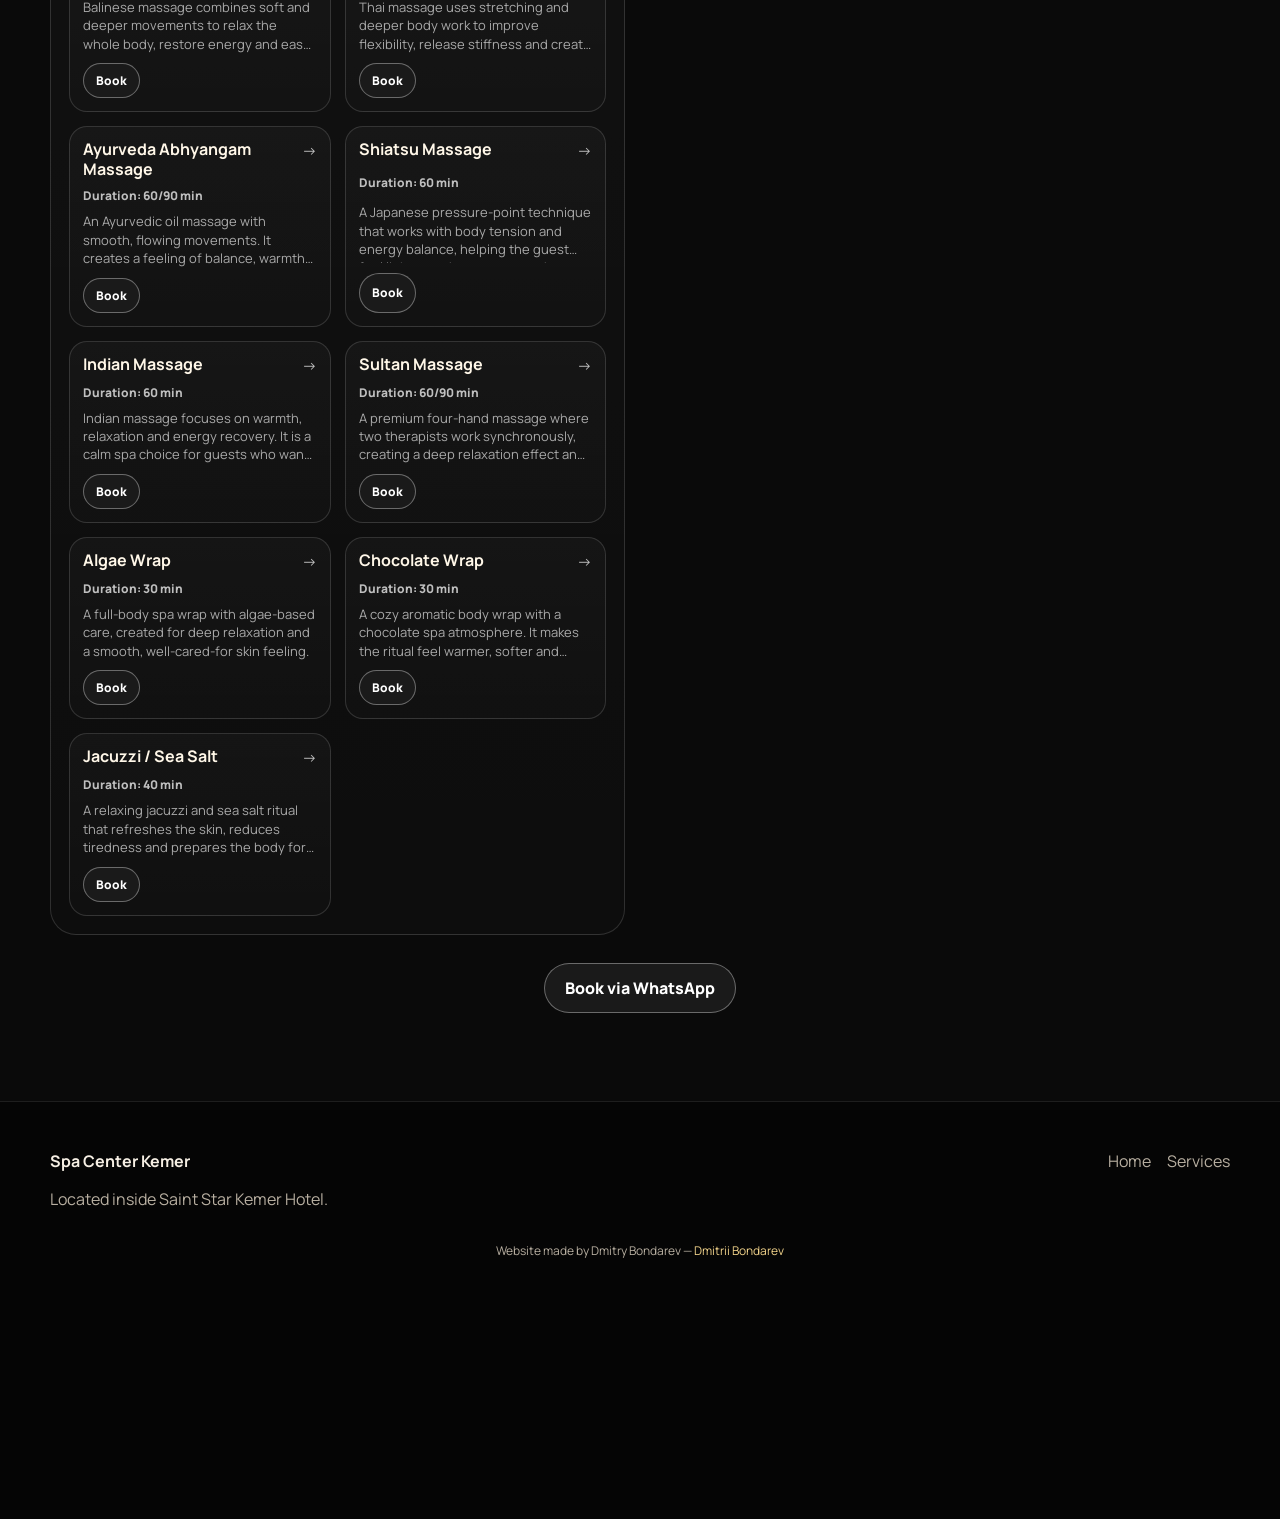
==== commit eaa0a0d2: "Adjust SPA program imagery and update program 3 duration" ====
--- a/services.html
+++ b/services.html
@@ -82,7 +82,8 @@
     <div class="modal-card service-modal" role="dialog" aria-modal="true">
       <button class="modal-close" type="button" data-close-modal aria-label="Close modal">×</button>
       <div class="service-modal-grid">
-                <div class="service-modal-copy">
+        <div class="service-media" id="serviceModalMedia"></div>
+        <div class="service-modal-copy">
           <span class="eyebrow" id="serviceModalCategory"></span>
           <h3 id="serviceModalTitle"></h3>
           <p class="modal-meta" id="serviceModalDuration"></p>
--- a/styles.css
+++ b/styles.css
@@ -1362,3 +1362,33 @@
 .program-steps-preview strong{color:#d5d5d5;}
 @media (max-width:900px){.service-card-grid{grid-template-columns:1fr;}.programs-grid{grid-template-columns:1fr;}}
 @media (min-width:901px){.service-card-grid{grid-template-columns:repeat(2,minmax(0,1fr));}}
+
+
+/* SPA programs image ratio updates */
+body[data-page="services"] .service-program-card .program-card-image {
+  aspect-ratio: 3 / 4;
+  height: auto;
+}
+
+body[data-page="services"] .service-program-card .program-card-image img {
+  width: 100%;
+  height: 100%;
+  object-fit: cover;
+}
+
+body[data-page="services"] #serviceModal.program-modal .service-modal-grid {
+  grid-template-columns: 1fr;
+}
+
+body[data-page="services"] #serviceModal.program-modal .service-media {
+  width: 100%;
+  max-width: none;
+  min-height: 0;
+}
+
+body[data-page="services"] #serviceModal.program-modal .service-media img {
+  width: 100%;
+  height: auto;
+  aspect-ratio: 3 / 4;
+  object-fit: cover;
+}
